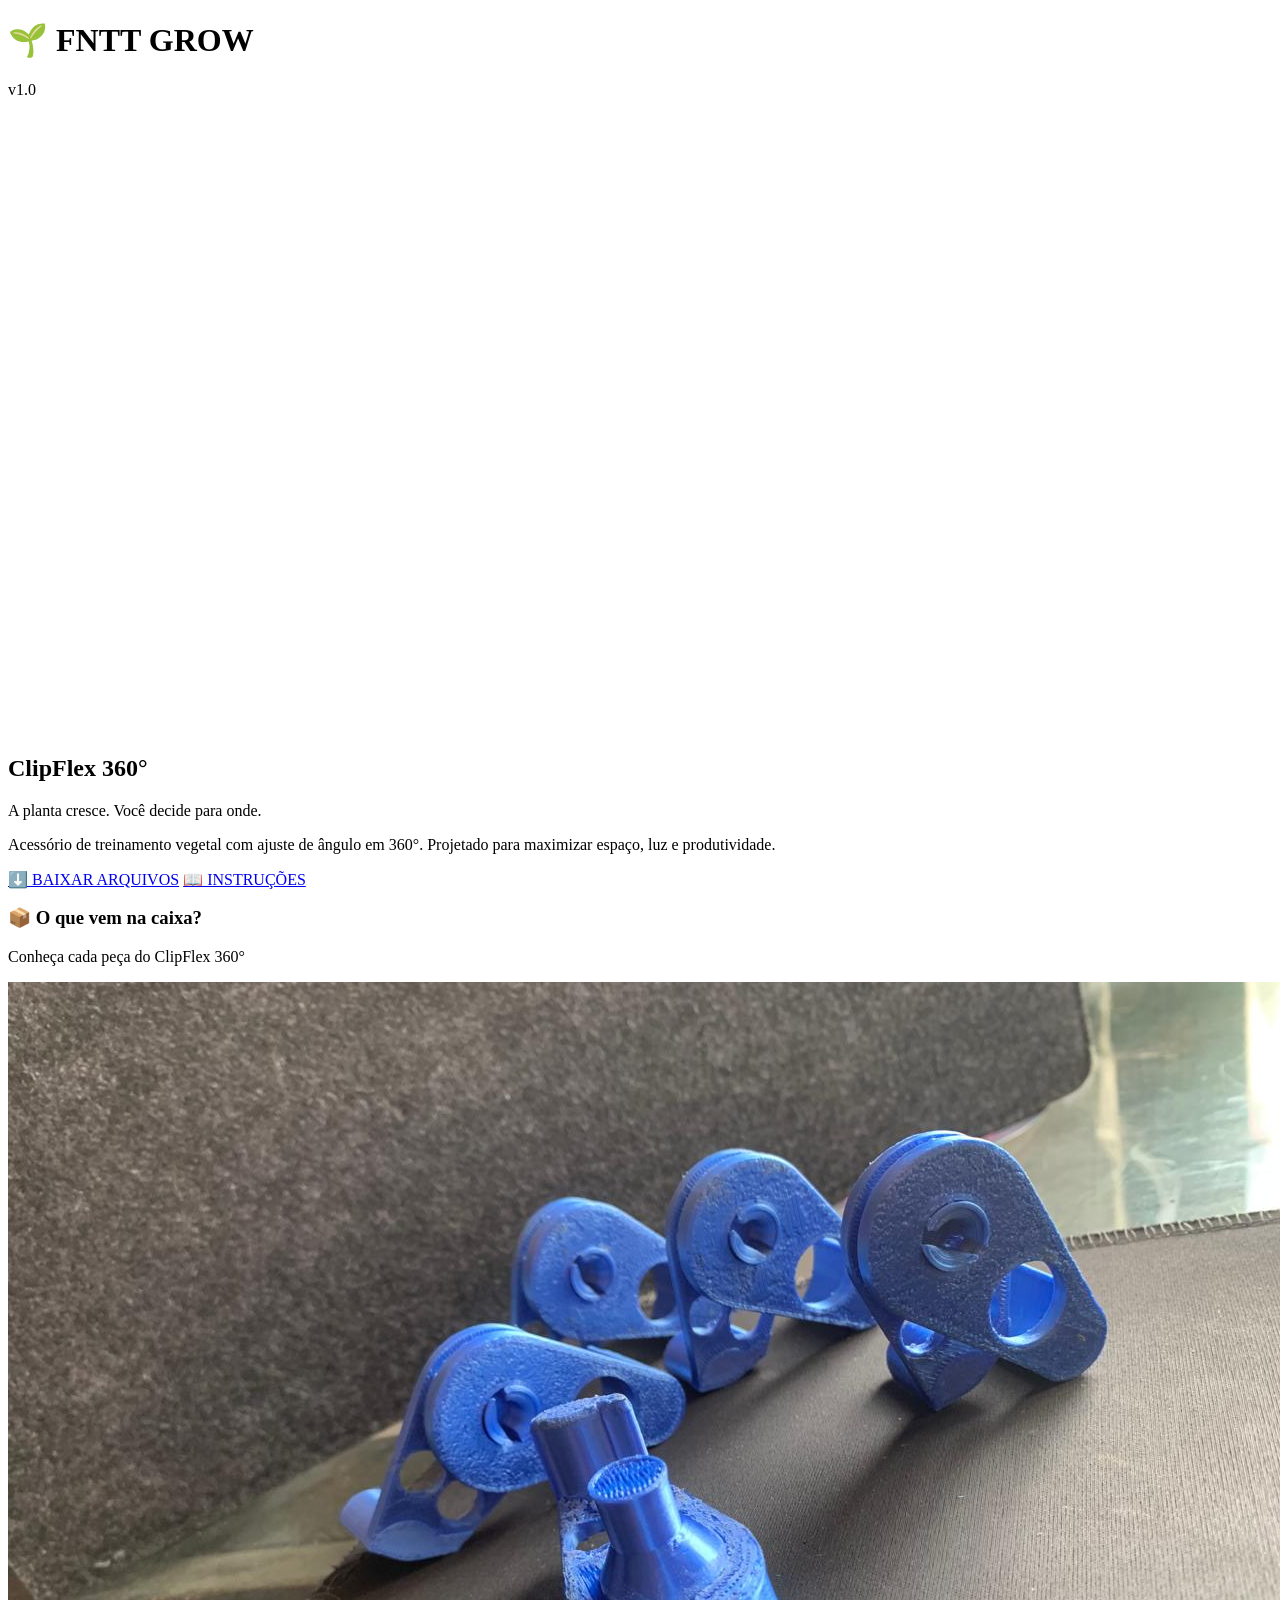
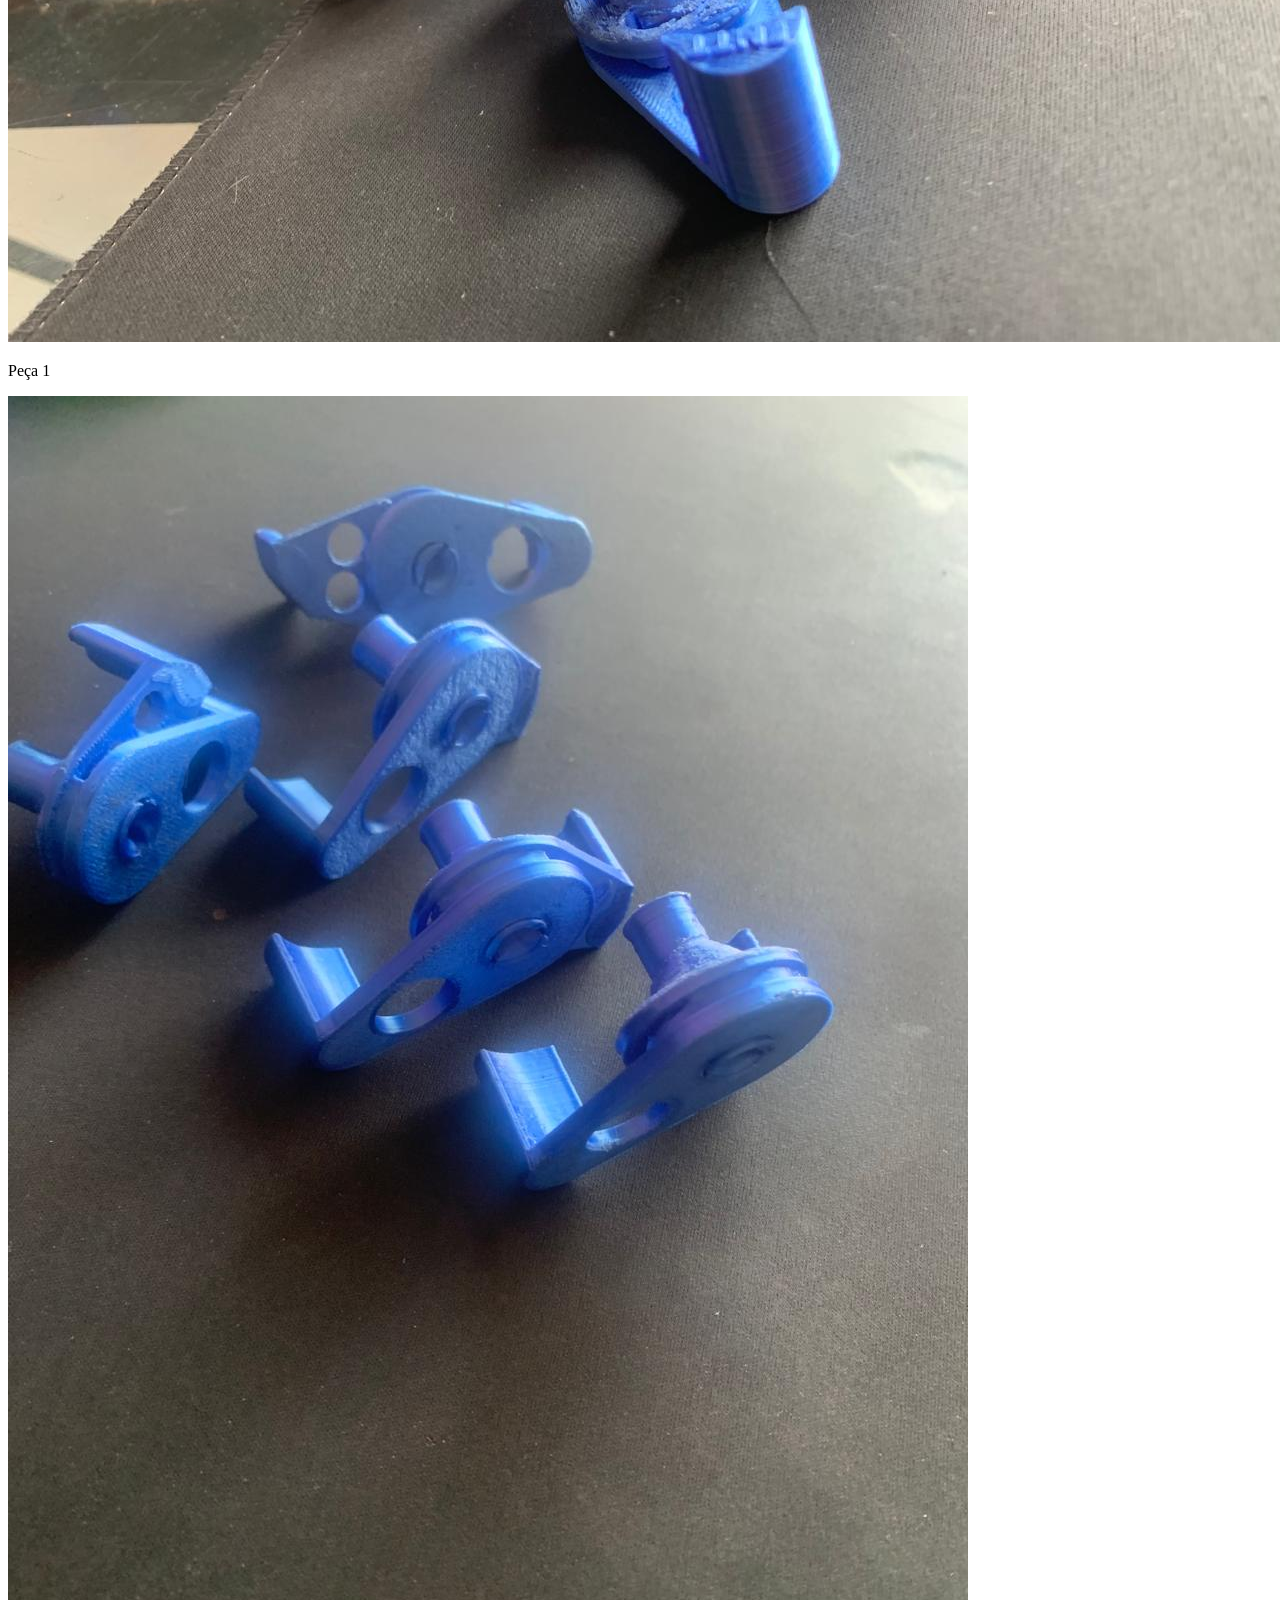
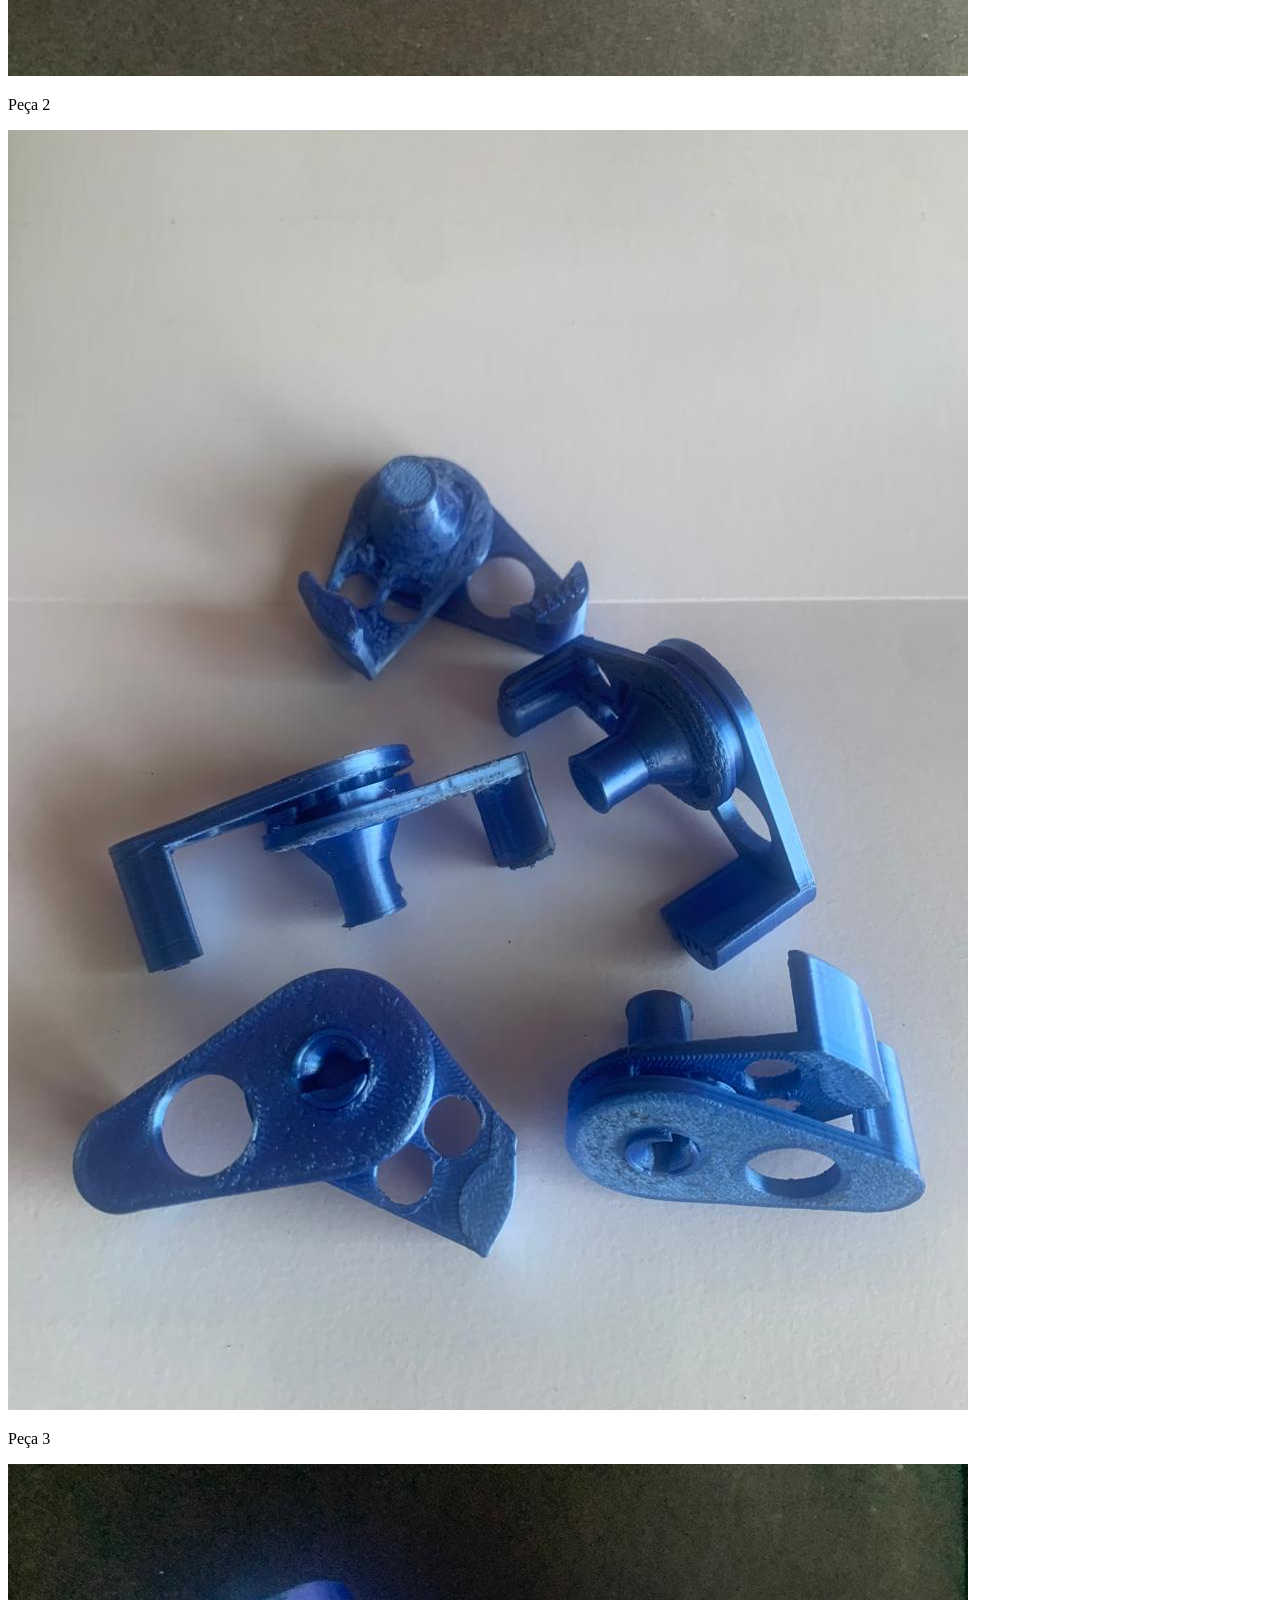
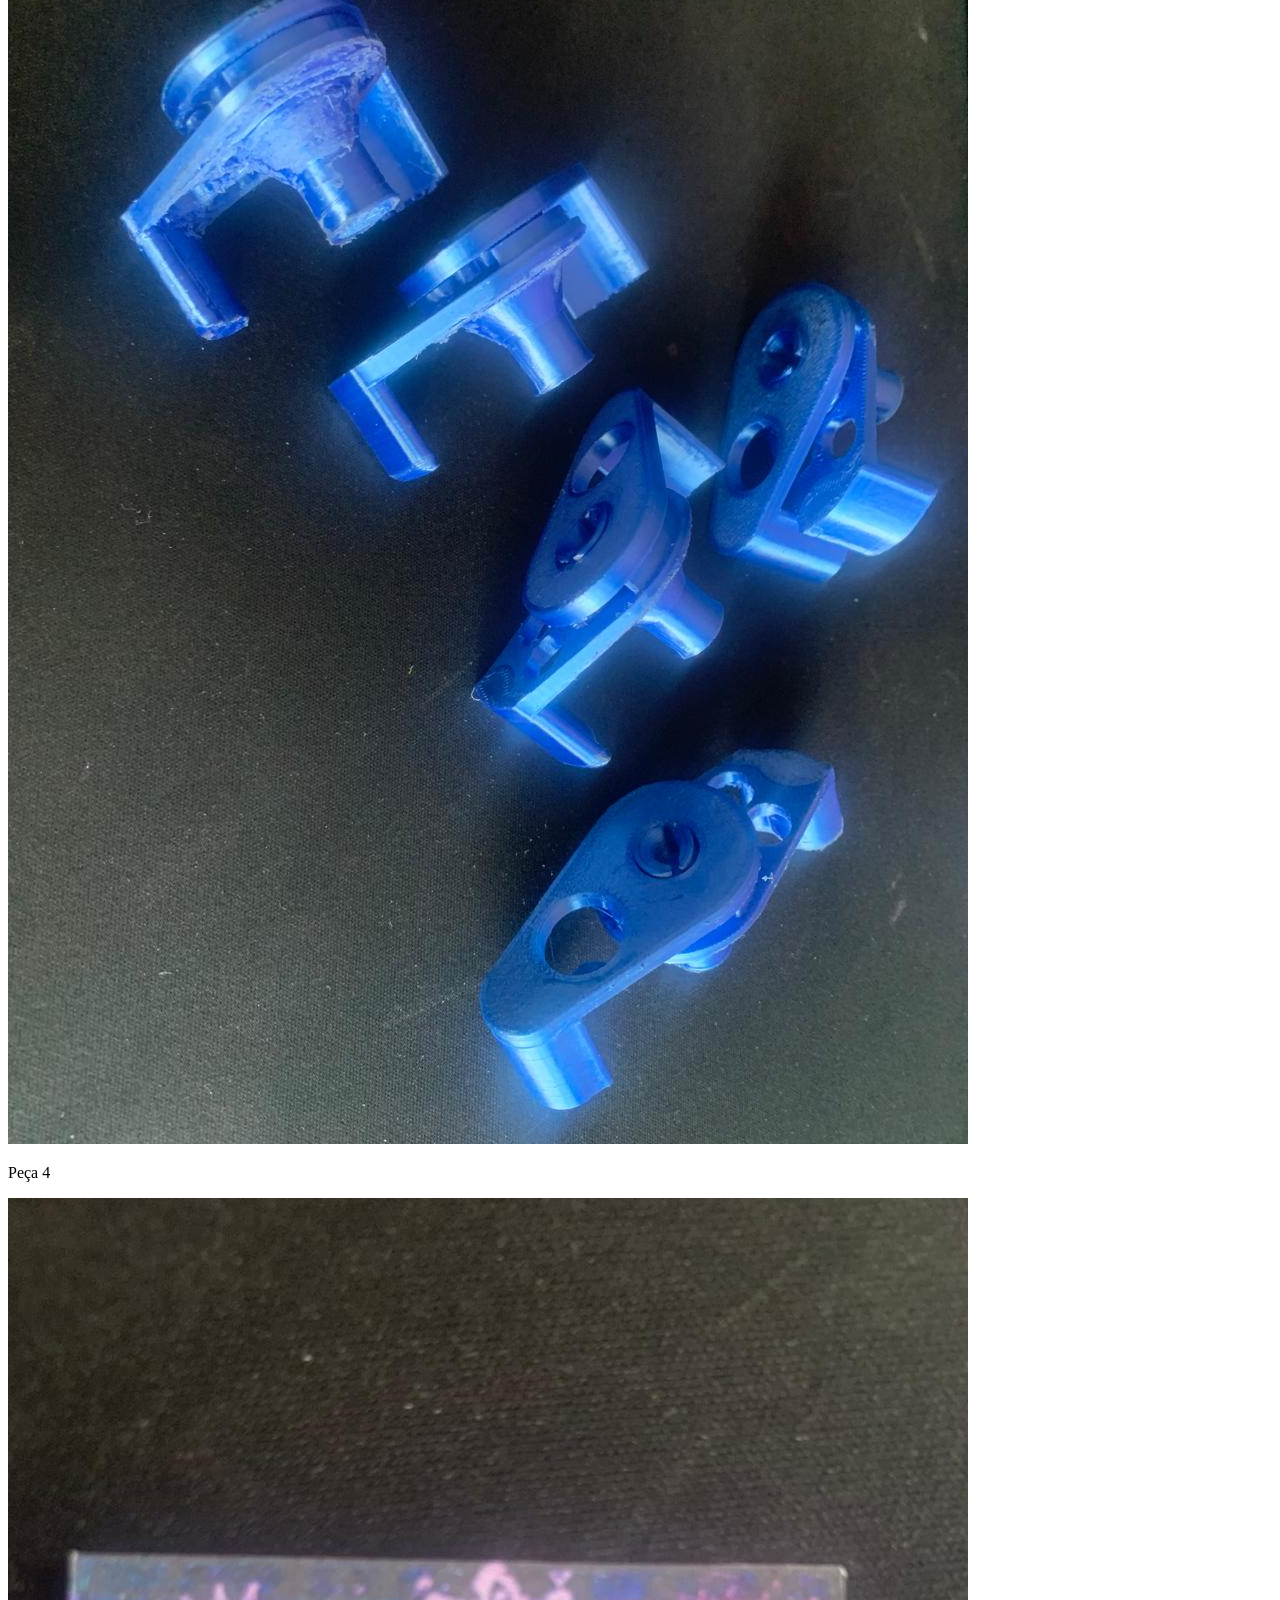
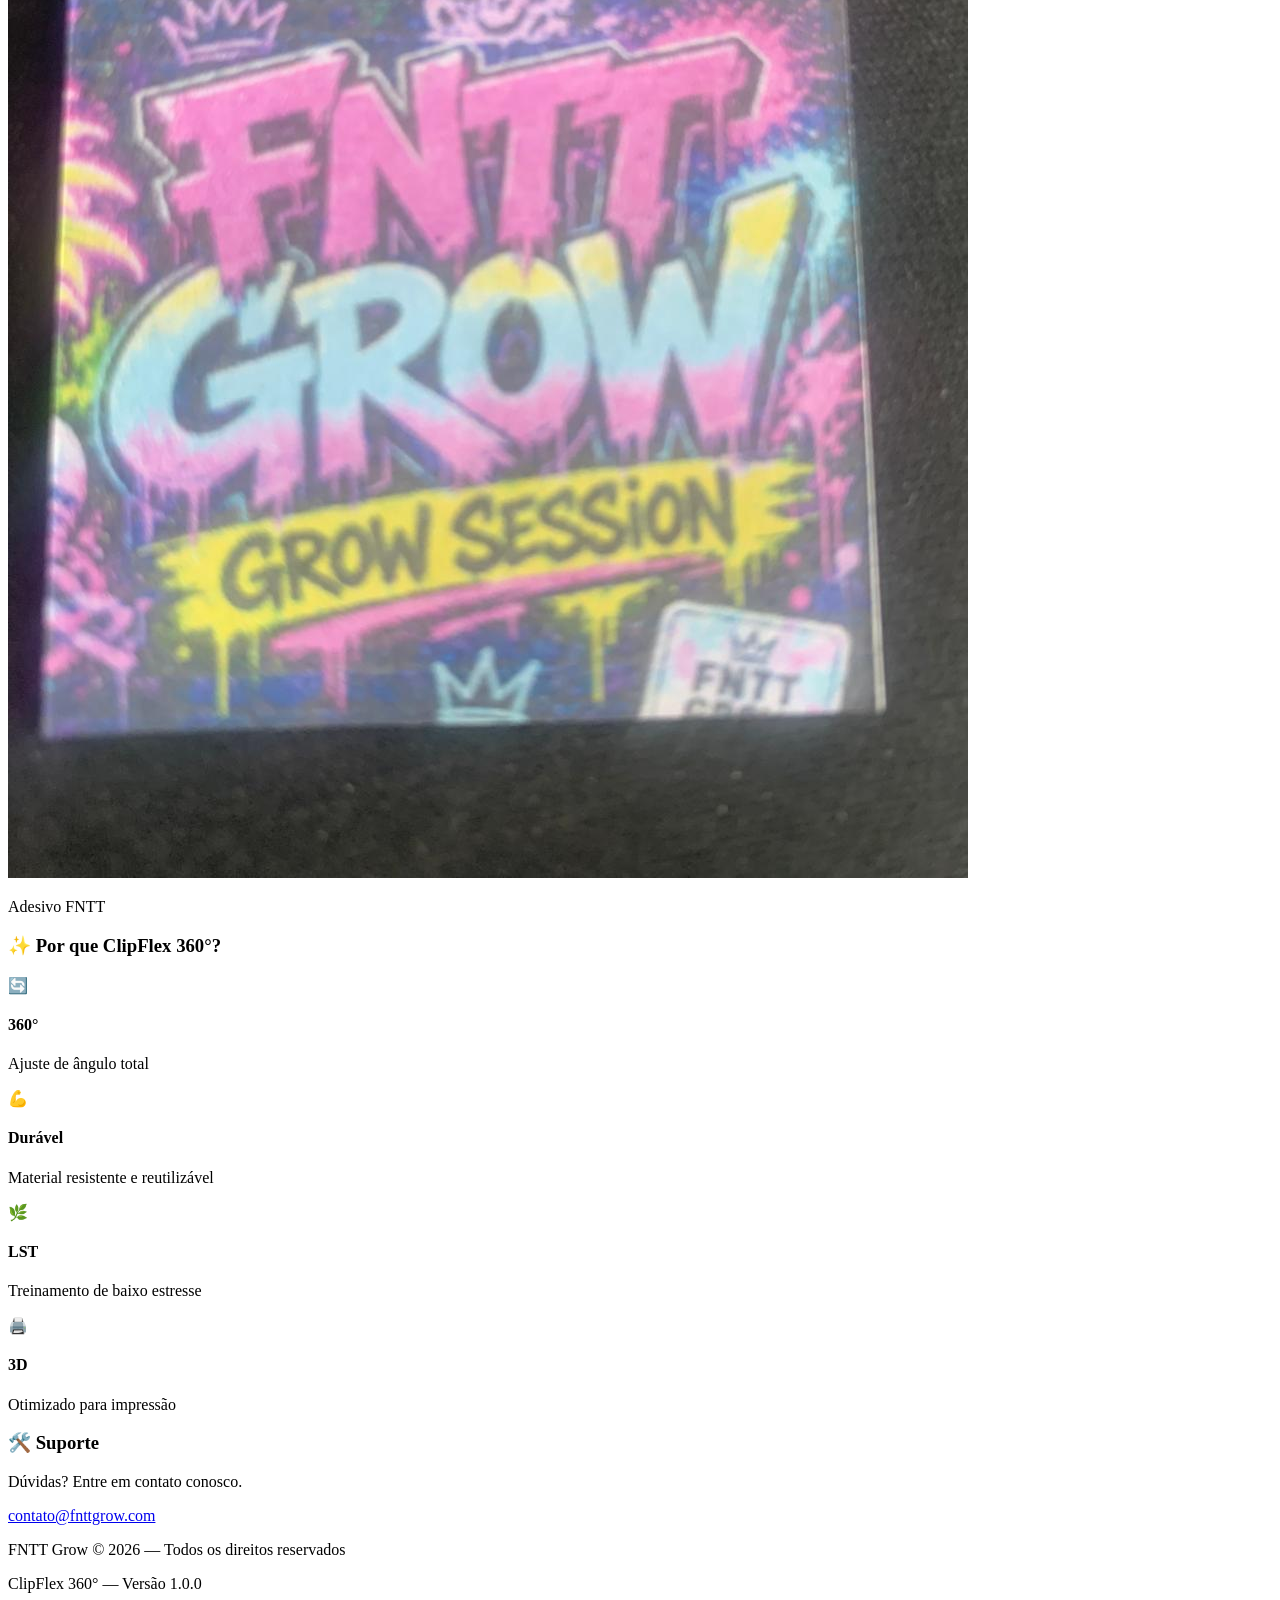
==== index.html @ 2e7bb530 "fix: ajusta caminhos do index.html para arquivos na raiz" ====
<!DOCTYPE html>
<html lang="pt-BR">
<head>
    <meta charset="UTF-8">
    <meta name="viewport" content="width=device-width, initial-scale=1.0">
    <title>ClipFlex 360° — FNTT Grow</title>
    <link rel="stylesheet" href="style.css">
</head>
<body>
    <div class="container">
        <!-- HEADER -->
        <header>
            <div class="logo">
                <h1>🌱 FNTT <span>GROW</span></h1>
            </div>
            <div class="badge">
                <span>v1.0</span>
            </div>
        </header>

        <!-- PRODUTO -->
        <section class="hero">
            <div class="product-image">
                <video autoplay loop muted playsinline style="width: 100%; border-radius: 12px;">
                    <source src="https://drive.google.com/uc?export=download&id=17ICS53fUwPgODXJS_ZSg9uzT7_RGu2fr" type="video/mp4">
                    Seu navegador não suporta vídeos.
                </video>
            </div>
            <div class="product-info">
                <h2>ClipFlex <span>360°</span></h2>
                <p class="tagline">A planta cresce. Você decide para onde.</p>
                <p class="description">
                    Acessório de treinamento vegetal com ajuste de ângulo em 360°.
                    Projetado para maximizar espaço, luz e produtividade.
                </p>
                <div class="cta-buttons">
                    <a href="download.html" class="btn-primary">⬇️ BAIXAR ARQUIVOS</a>
                    <a href="produto/documentos/instrucoes.md" class="btn-secondary" target="_blank">📖 INSTRUÇÕES</a>
                </div>
            </div>
        </section>

        <!-- GALERIA DO PRODUTO -->
        <section class="gallery">
            <h3>📦 O que vem na <span>caixa</span>?</h3>
            <p class="gallery-subtitle">Conheça cada peça do ClipFlex 360°</p>
            <div class="gallery-grid">
                <div class="gallery-item">
                    <img src="produto/imagens/001.jpeg" alt="Peça 1 do ClipFlex 360°">
                    <p>Peça 1</p>
                </div>
                <div class="gallery-item">
                    <img src="produto/imagens/002.jpeg" alt="Peça 2 do ClipFlex 360°">
                    <p>Peça 2</p>
                </div>
                <div class="gallery-item">
                    <img src="produto/imagens/003.jpeg" alt="Peça 3 do ClipFlex 360°">
                    <p>Peça 3</p>
                </div>
                <div class="gallery-item">
                    <img src="produto/imagens/004.jpeg" alt="Peça 4 do ClipFlex 360°">
                    <p>Peça 4</p>
                </div>
                <div class="gallery-item">
                    <img src="produto/imagens/ADESIVO.jpeg" alt="Adesivo FNTT Grow">
                    <p>Adesivo FNTT</p>
                </div>
            </div>
        </section>

        <!-- DIFERENCIAIS -->
        <section class="features">
            <h3>✨ Por que ClipFlex <span>360°</span>?</h3>
            <div class="features-grid">
                <div class="feature">
                    <span class="feature-icon">🔄</span>
                    <h4><span>360°</span></h4>
                    <p>Ajuste de ângulo total</p>
                </div>
                <div class="feature">
                    <span class="feature-icon">💪</span>
                    <h4>Durável</h4>
                    <p>Material resistente e reutilizável</p>
                </div>
                <div class="feature">
                    <span class="feature-icon">🌿</span>
                    <h4>LST</h4>
                    <p>Treinamento de baixo estresse</p>
                </div>
                <div class="feature">
                    <span class="feature-icon">🖨️</span>
                    <h4>3D</h4>
                    <p>Otimizado para impressão</p>
                </div>
            </div>
        </section>

        <!-- SUPORTE -->
        <section class="support">
            <h3>🛠️ <span>Suporte</span></h3>
            <p>Dúvidas? Entre em contato conosco.</p>
            <a href="mailto:contato@fnttgrow.com" class="btn-support">contato@fnttgrow.com</a>
        </section>

        <!-- FOOTER -->
        <footer>
            <p>FNTT Grow © 2026 — Todos os direitos reservados</p>
            <p class="small">ClipFlex 360° — Versão 1.0.0</p>
        </footer>
    </div>

    <script src="script.js"></script>
</body>
</html>
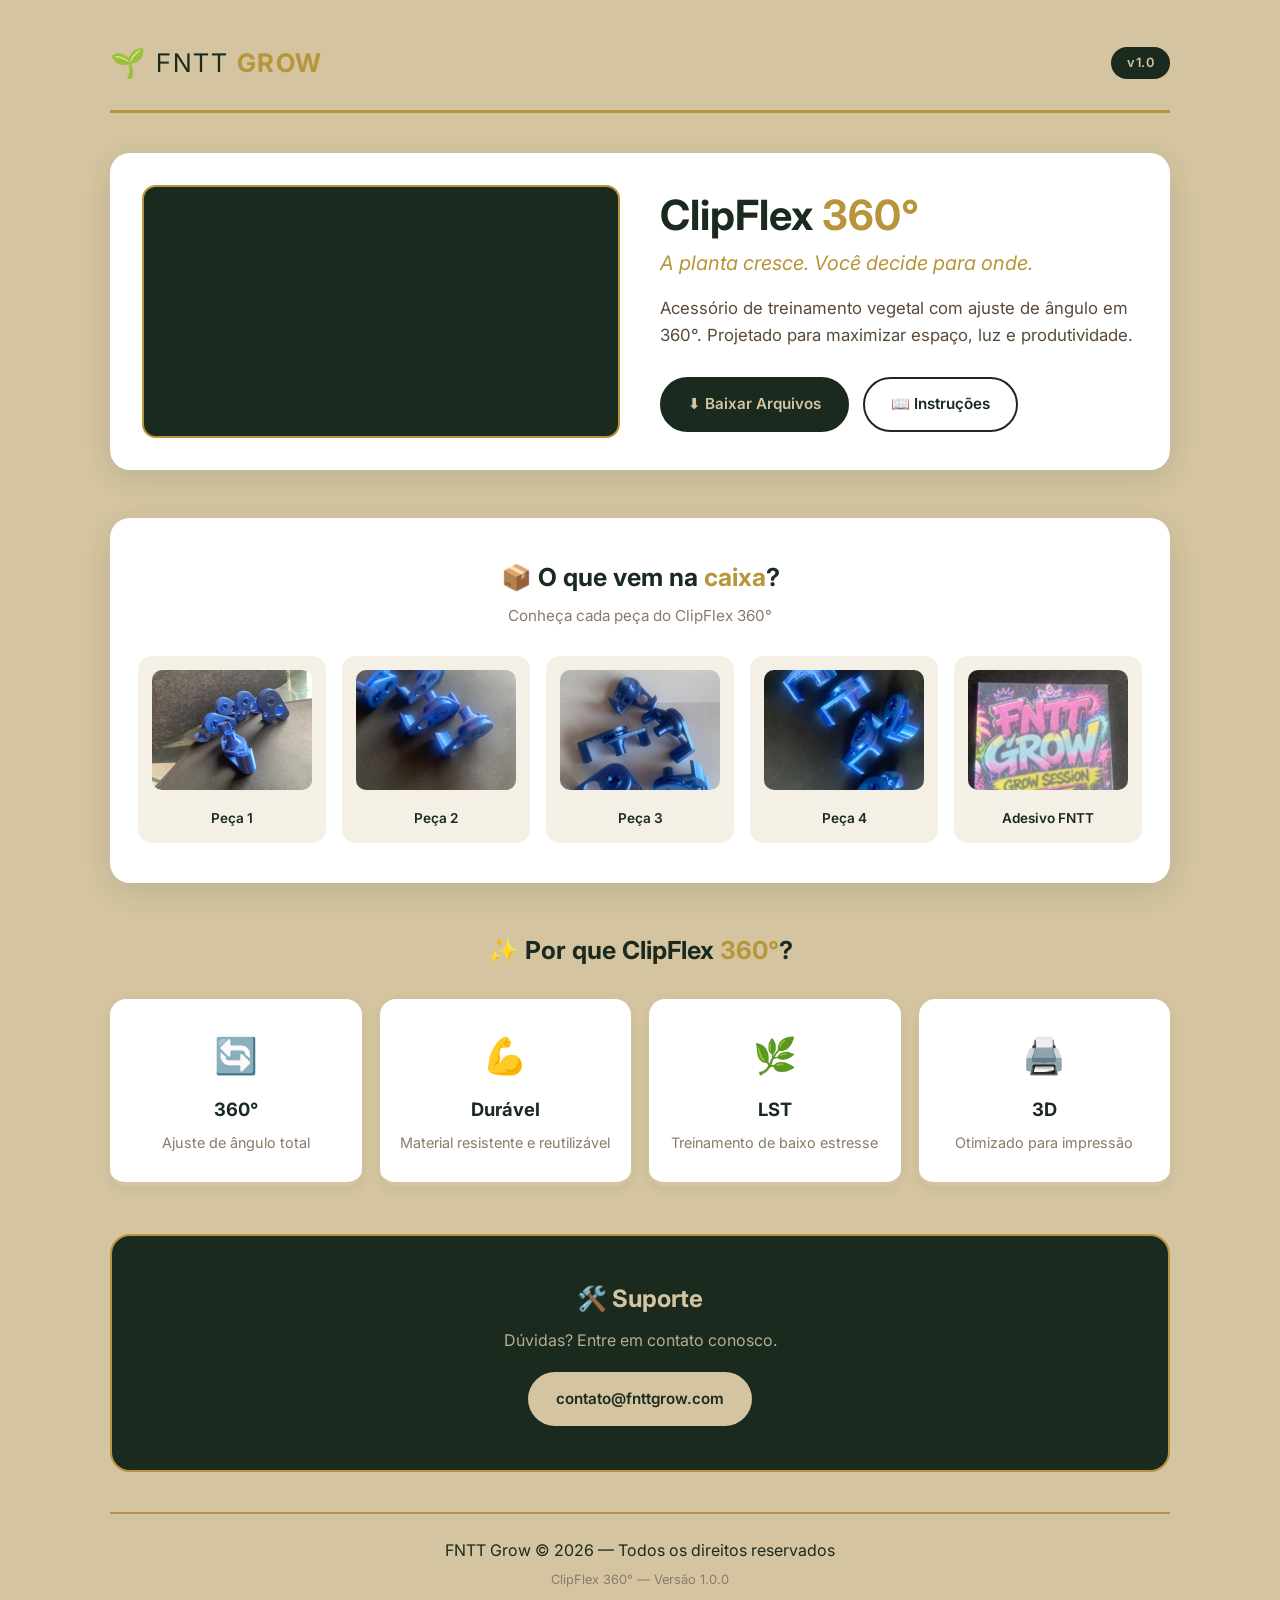
==== commit 4cb25e00: "fix: corrige caminhos e melhora visual do site" ====
--- a/index.html
+++ b/index.html
@@ -4,24 +4,27 @@
     <meta charset="UTF-8">
     <meta name="viewport" content="width=device-width, initial-scale=1.0">
     <title>ClipFlex 360° — FNTT Grow</title>
+    <meta name="description" content="Acessório de treinamento vegetal com ajuste de ângulo em 360°. Maximize espaço, luz e produtividade.">
     <link rel="stylesheet" href="style.css">
+    <link rel="preconnect" href="https://fonts.googleapis.com">
+    <link rel="preconnect" href="https://fonts.gstatic.com" crossorigin>
+    <link href="https://fonts.googleapis.com/css2?family=Inter:wght@300;400;500;600;700&display=swap" rel="stylesheet">
 </head>
 <body>
     <div class="container">
         <!-- HEADER -->
         <header>
             <div class="logo">
-                <h1>🌱 FNTT <span>GROW</span></h1>
+                <span class="logo-icon">🌱</span>
+                <h1>FNTT <span>GROW</span></h1>
             </div>
-            <div class="badge">
-                <span>v1.0</span>
-            </div>
+            <div class="badge">v1.0</div>
         </header>
 
-        <!-- PRODUTO -->
+        <!-- HERO -->
         <section class="hero">
             <div class="product-image">
-                <video autoplay loop muted playsinline style="width: 100%; border-radius: 12px;">
+                <video autoplay loop muted playsinline>
                     <source src="https://drive.google.com/uc?export=download&id=17ICS53fUwPgODXJS_ZSg9uzT7_RGu2fr" type="video/mp4">
                     Seu navegador não suporta vídeos.
                 </video>
@@ -34,35 +37,35 @@
                     Projetado para maximizar espaço, luz e produtividade.
                 </p>
                 <div class="cta-buttons">
-                    <a href="download.html" class="btn-primary">⬇️ BAIXAR ARQUIVOS</a>
-                    <a href="produto/documentos/instrucoes.md" class="btn-secondary" target="_blank">📖 INSTRUÇÕES</a>
+                    <a href="download.html" class="btn-primary">⬇️ Baixar Arquivos</a>
+                    <a href="produto/documentos/instrucoes.md" class="btn-secondary" target="_blank">📖 Instruções</a>
                 </div>
             </div>
         </section>
 
-        <!-- GALERIA DO PRODUTO -->
+        <!-- GALERIA -->
         <section class="gallery">
             <h3>📦 O que vem na <span>caixa</span>?</h3>
             <p class="gallery-subtitle">Conheça cada peça do ClipFlex 360°</p>
             <div class="gallery-grid">
                 <div class="gallery-item">
-                    <img src="produto/imagens/001.jpeg" alt="Peça 1 do ClipFlex 360°">
+                    <img src="produto/imagens/001.jpeg" alt="Peça 1">
                     <p>Peça 1</p>
                 </div>
                 <div class="gallery-item">
-                    <img src="produto/imagens/002.jpeg" alt="Peça 2 do ClipFlex 360°">
+                    <img src="produto/imagens/002.jpeg" alt="Peça 2">
                     <p>Peça 2</p>
                 </div>
                 <div class="gallery-item">
-                    <img src="produto/imagens/003.jpeg" alt="Peça 3 do ClipFlex 360°">
+                    <img src="produto/imagens/003.jpeg" alt="Peça 3">
                     <p>Peça 3</p>
                 </div>
                 <div class="gallery-item">
-                    <img src="produto/imagens/004.jpeg" alt="Peça 4 do ClipFlex 360°">
+                    <img src="produto/imagens/004.jpeg" alt="Peça 4">
                     <p>Peça 4</p>
                 </div>
                 <div class="gallery-item">
-                    <img src="produto/imagens/ADESIVO.jpeg" alt="Adesivo FNTT Grow">
+                    <img src="produto/imagens/ADESIVO.jpeg" alt="Adesivo FNTT">
                     <p>Adesivo FNTT</p>
                 </div>
             </div>
@@ -74,7 +77,7 @@
             <div class="features-grid">
                 <div class="feature">
                     <span class="feature-icon">🔄</span>
-                    <h4><span>360°</span></h4>
+                    <h4>360°</h4>
                     <p>Ajuste de ângulo total</p>
                 </div>
                 <div class="feature">
@@ -97,12 +100,11 @@
 
         <!-- SUPORTE -->
         <section class="support">
-            <h3>🛠️ <span>Suporte</span></h3>
+            <h3>🛠️ Suporte</h3>
             <p>Dúvidas? Entre em contato conosco.</p>
             <a href="mailto:contato@fnttgrow.com" class="btn-support">contato@fnttgrow.com</a>
         </section>
 
-        <!-- FOOTER -->
         <footer>
             <p>FNTT Grow © 2026 — Todos os direitos reservados</p>
             <p class="small">ClipFlex 360° — Versão 1.0.0</p>
--- a/style.css
+++ b/style.css
@@ -0,0 +1,406 @@
+* {
+    margin: 0;
+    padding: 0;
+    box-sizing: border-box;
+}
+
+:root {
+    --bg: #d4c5a0;
+    --bg-light: #f5f0e6;
+    --dark: #1a2a1f;
+    --gold: #b8953a;
+    --text: #1a2a1f;
+    --text-muted: #5a4a3a;
+    --text-soft: #8a7a6a;
+    --white: #ffffff;
+    --shadow: 0 8px 30px rgba(26, 42, 31, 0.12);
+    --radius: 16px;
+}
+
+body {
+    font-family: 'Inter', 'Segoe UI', system-ui, sans-serif;
+    background: var(--bg);
+    color: var(--text);
+    line-height: 1.6;
+    min-height: 100vh;
+}
+
+.container {
+    max-width: 1100px;
+    margin: 0 auto;
+    padding: 24px 20px 40px;
+}
+
+/* HEADER */
+header {
+    display: flex;
+    justify-content: space-between;
+    align-items: center;
+    padding: 16px 0 24px;
+    border-bottom: 3px solid var(--gold);
+    margin-bottom: 40px;
+}
+
+.logo {
+    display: flex;
+    align-items: center;
+    gap: 10px;
+}
+
+.logo-icon {
+    font-size: 1.8rem;
+}
+
+.logo h1 {
+    font-size: 1.6rem;
+    font-weight: 400;
+    letter-spacing: 1.5px;
+}
+
+.logo h1 span {
+    font-weight: 700;
+    color: var(--gold);
+}
+
+.badge {
+    background: var(--dark);
+    color: var(--bg);
+    padding: 6px 16px;
+    border-radius: 999px;
+    font-size: 0.8rem;
+    font-weight: 600;
+    letter-spacing: 0.5px;
+}
+
+/* HERO */
+.hero {
+    display: grid;
+    grid-template-columns: 1fr 1fr;
+    gap: 40px;
+    align-items: center;
+    background: var(--white);
+    padding: 32px;
+    border-radius: 20px;
+    box-shadow: var(--shadow);
+    margin-bottom: 48px;
+}
+
+.product-image {
+    background: var(--dark);
+    border-radius: 14px;
+    padding: 12px;
+    border: 2px solid var(--gold);
+    display: flex;
+    align-items: center;
+    justify-content: center;
+    overflow: hidden;
+}
+
+.product-image video {
+    width: 100%;
+    max-height: 380px;
+    border-radius: 10px;
+    display: block;
+    object-fit: contain;
+}
+
+.product-info h2 {
+    font-size: 2.6rem;
+    font-weight: 700;
+    line-height: 1.15;
+    margin-bottom: 8px;
+}
+
+.product-info h2 span {
+    color: var(--gold);
+}
+
+.tagline {
+    font-size: 1.25rem;
+    color: var(--gold);
+    font-weight: 400;
+    font-style: italic;
+    margin-bottom: 16px;
+}
+
+.description {
+    font-size: 1.05rem;
+    color: var(--text-muted);
+    margin-bottom: 28px;
+}
+
+/* BOTÕES */
+.cta-buttons {
+    display: flex;
+    gap: 14px;
+    flex-wrap: wrap;
+}
+
+.btn-primary,
+.btn-secondary,
+.btn-support {
+    display: inline-flex;
+    align-items: center;
+    justify-content: center;
+    padding: 13px 26px;
+    border-radius: 999px;
+    font-weight: 600;
+    font-size: 0.95rem;
+    text-decoration: none;
+    transition: all 0.25s ease;
+    border: 2px solid transparent;
+}
+
+.btn-primary {
+    background: var(--dark);
+    color: var(--bg);
+    border-color: var(--dark);
+}
+
+.btn-primary:hover {
+    background: var(--gold);
+    border-color: var(--gold);
+    color: var(--dark);
+    transform: translateY(-2px);
+    box-shadow: 0 8px 20px rgba(184, 149, 58, 0.35);
+}
+
+.btn-secondary {
+    background: transparent;
+    color: var(--dark);
+    border-color: var(--dark);
+}
+
+.btn-secondary:hover {
+    background: var(--dark);
+    color: var(--bg);
+    transform: translateY(-2px);
+}
+
+/* GALERIA */
+.gallery {
+    background: var(--white);
+    border-radius: 20px;
+    padding: 40px 28px;
+    margin-bottom: 48px;
+    text-align: center;
+    box-shadow: var(--shadow);
+}
+
+.gallery h3 {
+    font-size: 1.55rem;
+    margin-bottom: 6px;
+}
+
+.gallery h3 span {
+    color: var(--gold);
+}
+
+.gallery-subtitle {
+    color: var(--text-soft);
+    margin-bottom: 28px;
+    font-size: 0.95rem;
+}
+
+.gallery-grid {
+    display: grid;
+    grid-template-columns: repeat(5, 1fr);
+    gap: 16px;
+}
+
+.gallery-item {
+    background: var(--bg-light);
+    border-radius: 14px;
+    padding: 12px;
+    transition: all 0.25s ease;
+    border: 2px solid transparent;
+}
+
+.gallery-item:hover {
+    transform: translateY(-6px);
+    border-color: var(--gold);
+    box-shadow: 0 10px 25px rgba(184, 149, 58, 0.2);
+}
+
+.gallery-item img {
+    width: 100%;
+    height: 120px;
+    object-fit: cover;
+    border-radius: 10px;
+}
+
+.gallery-item p {
+    margin-top: 10px;
+    font-weight: 600;
+    font-size: 0.85rem;
+}
+
+/* FEATURES */
+.features {
+    margin-bottom: 48px;
+    text-align: center;
+}
+
+.features h3 {
+    font-size: 1.55rem;
+    margin-bottom: 28px;
+}
+
+.features h3 span {
+    color: var(--gold);
+}
+
+.features-grid {
+    display: grid;
+    grid-template-columns: repeat(4, 1fr);
+    gap: 18px;
+}
+
+.feature {
+    background: var(--white);
+    padding: 28px 16px;
+    border-radius: 16px;
+    box-shadow: 0 4px 14px rgba(0,0,0,0.06);
+    transition: all 0.25s ease;
+    border-bottom: 4px solid var(--bg);
+}
+
+.feature:hover {
+    transform: translateY(-6px);
+    border-bottom-color: var(--gold);
+    box-shadow: 0 12px 28px rgba(26, 42, 31, 0.12);
+}
+
+.feature-icon {
+    font-size: 2.2rem;
+    display: block;
+    margin-bottom: 12px;
+}
+
+.feature h4 {
+    font-size: 1.15rem;
+    margin-bottom: 6px;
+}
+
+.feature p {
+    color: var(--text-soft);
+    font-size: 0.9rem;
+}
+
+/* SUPORTE */
+.support {
+    text-align: center;
+    background: var(--dark);
+    color: var(--bg);
+    padding: 44px 28px;
+    border-radius: 20px;
+    margin-bottom: 40px;
+    border: 2px solid var(--gold);
+}
+
+.support h3 {
+    font-size: 1.5rem;
+    margin-bottom: 10px;
+}
+
+.support p {
+    opacity: 0.85;
+    margin-bottom: 18px;
+}
+
+.btn-support {
+    background: var(--bg);
+    color: var(--dark);
+}
+
+.btn-support:hover {
+    background: var(--gold);
+    transform: translateY(-2px);
+    box-shadow: 0 8px 20px rgba(184, 149, 58, 0.3);
+}
+
+/* FOOTER */
+footer {
+    text-align: center;
+    padding: 24px 0 10px;
+    border-top: 2px solid var(--gold);
+    color: var(--text);
+}
+
+footer .small {
+    font-size: 0.8rem;
+    color: var(--text-soft);
+    margin-top: 6px;
+}
+
+/* RESPONSIVO */
+@media (max-width: 1024px) {
+    .gallery-grid {
+        grid-template-columns: repeat(3, 1fr);
+    }
+}
+
+@media (max-width: 768px) {
+    .hero {
+        grid-template-columns: 1fr;
+        padding: 22px;
+        gap: 28px;
+    }
+
+    .product-info h2 {
+        font-size: 2.1rem;
+    }
+
+    .features-grid {
+        grid-template-columns: repeat(2, 1fr);
+    }
+
+    .gallery-grid {
+        grid-template-columns: repeat(3, 1fr);
+        gap: 12px;
+    }
+
+    .gallery-item img {
+        height: 100px;
+    }
+}
+
+@media (max-width: 480px) {
+    .container {
+        padding: 16px 14px 32px;
+    }
+
+    .logo h1 {
+        font-size: 1.3rem;
+    }
+
+    .product-info h2 {
+        font-size: 1.8rem;
+    }
+
+    .features-grid {
+        grid-template-columns: 1fr;
+    }
+
+    .gallery-grid {
+        grid-template-columns: repeat(2, 1fr);
+    }
+
+    .gallery-item img {
+        height: 90px;
+    }
+
+    .cta-buttons {
+        flex-direction: column;
+    }
+
+    .btn-primary,
+    .btn-secondary {
+        width: 100%;
+        text-align: center;
+    }
+
+    .product-image video {
+        max-height: 240px;
+    }
+}
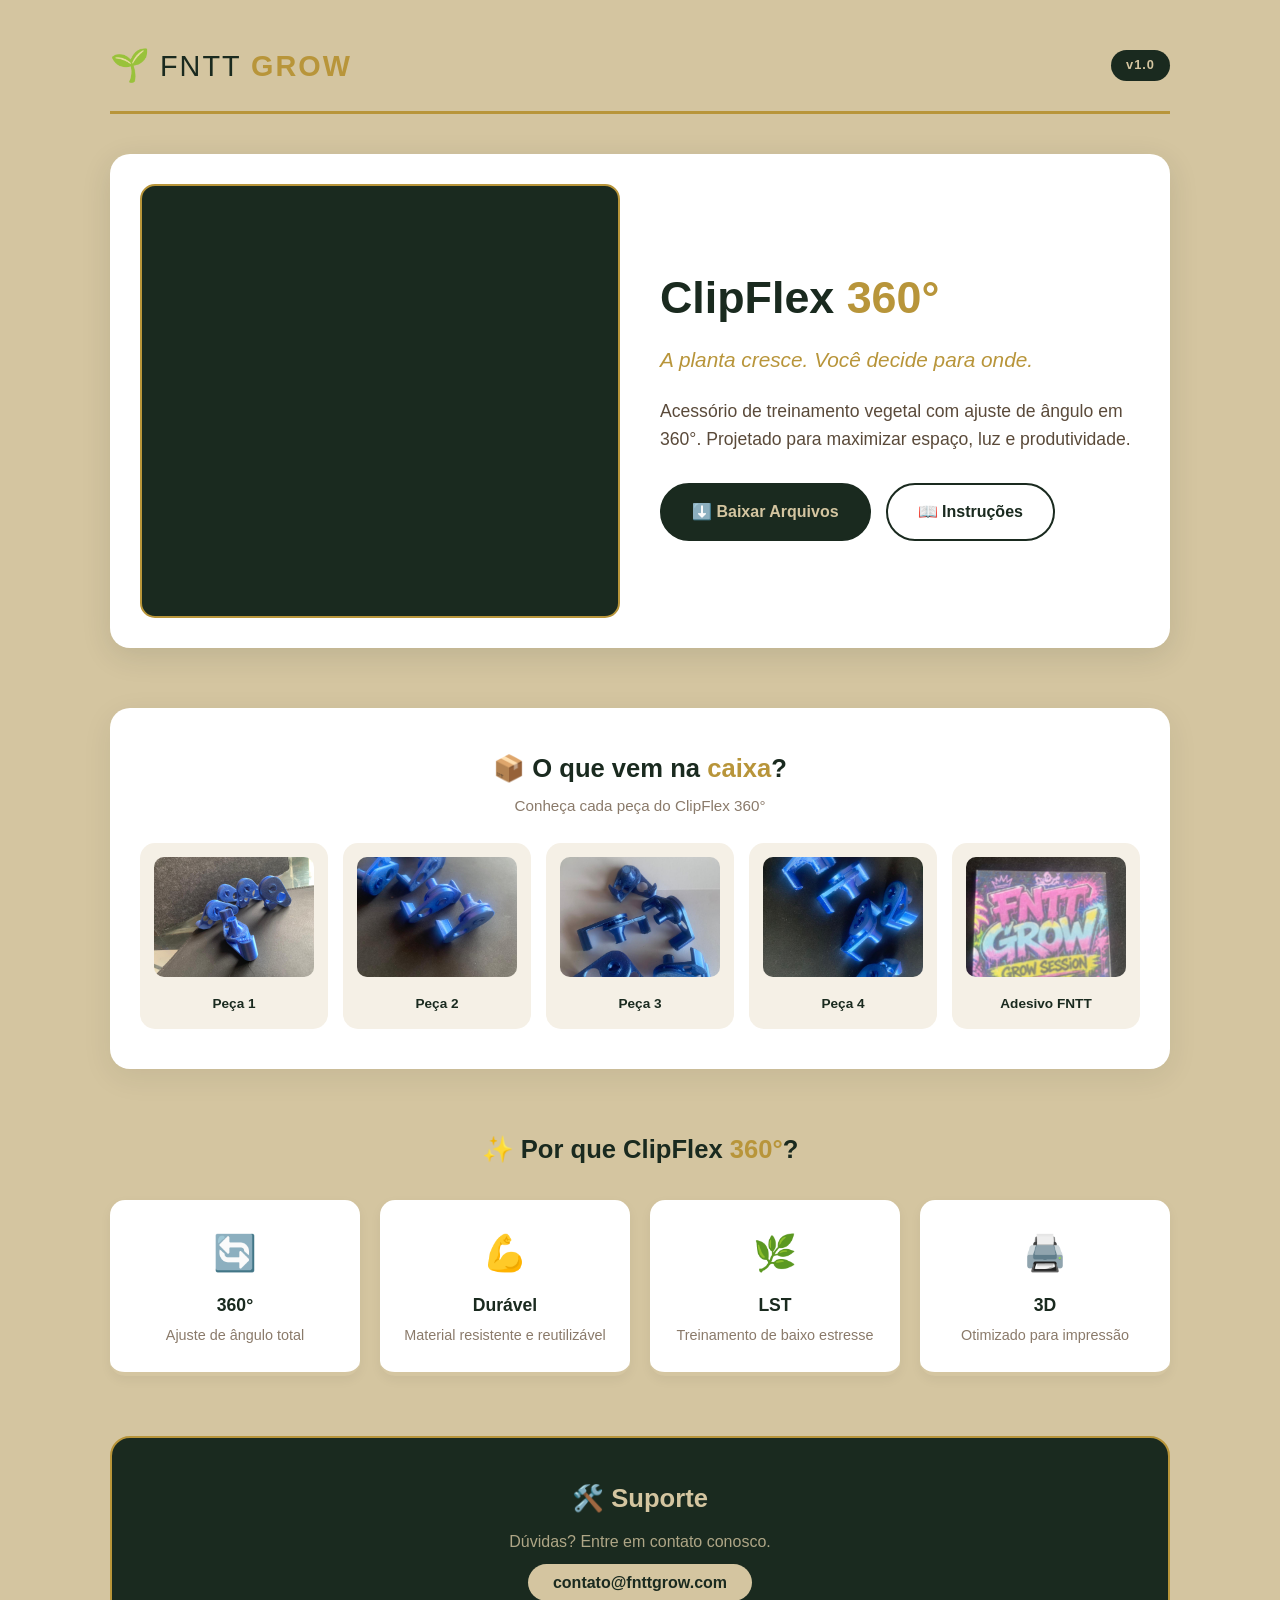
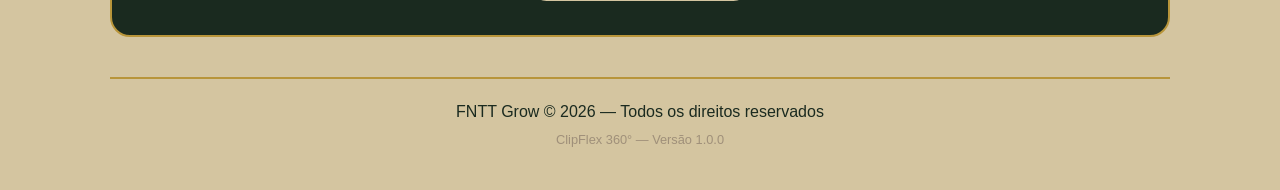
==== commit d74a3967: "feat: atualiza vídeo para YouTube no download.html" ====
--- a/index.html
+++ b/index.html
@@ -24,10 +24,16 @@
         <!-- HERO -->
         <section class="hero">
             <div class="product-image">
-                <video autoplay loop muted playsinline>
-                    <source src="https://drive.google.com/uc?export=download&id=17ICS53fUwPgODXJS_ZSg9uzT7_RGu2fr" type="video/mp4">
-                    Seu navegador não suporta vídeos.
-                </video>
+                <iframe 
+                    width="100%" 
+                    height="400" 
+                    src="https://www.youtube.com/embed/BpMspO3z7nI" 
+                    title="ClipFlex 360° - FNTT Grow"
+                    frameborder="0" 
+                    allow="accelerometer; autoplay; clipboard-write; encrypted-media; gyroscope; picture-in-picture" 
+                    allowfullscreen
+                    style="border-radius: 12px;">
+                </iframe>
             </div>
             <div class="product-info">
                 <h2>ClipFlex <span>360°</span></h2>
--- a/style.css
+++ b/style.css
@@ -4,23 +4,10 @@
     box-sizing: border-box;
 }
 
-:root {
-    --bg: #d4c5a0;
-    --bg-light: #f5f0e6;
-    --dark: #1a2a1f;
-    --gold: #b8953a;
-    --text: #1a2a1f;
-    --text-muted: #5a4a3a;
-    --text-soft: #8a7a6a;
-    --white: #ffffff;
-    --shadow: 0 8px 30px rgba(26, 42, 31, 0.12);
-    --radius: 16px;
-}
-
 body {
-    font-family: 'Inter', 'Segoe UI', system-ui, sans-serif;
-    background: var(--bg);
-    color: var(--text);
+    font-family: 'Segoe UI', Tahoma, Geneva, Verdana, sans-serif;
+    background: #d4c5a0;
+    color: #1a2a1f;
     line-height: 1.6;
     min-height: 100vh;
 }
@@ -28,7 +15,7 @@
 .container {
     max-width: 1100px;
     margin: 0 auto;
-    padding: 24px 20px 40px;
+    padding: 20px;
 }
 
 /* HEADER */
@@ -36,8 +23,8 @@
     display: flex;
     justify-content: space-between;
     align-items: center;
-    padding: 16px 0 24px;
-    border-bottom: 3px solid var(--gold);
+    padding: 20px 0;
+    border-bottom: 3px solid #b8953a;
     margin-bottom: 40px;
 }
 
@@ -48,28 +35,29 @@
 }
 
 .logo-icon {
+    font-size: 2rem;
+}
+
+.logo h1 {
     font-size: 1.8rem;
-}
-
-.logo h1 {
-    font-size: 1.6rem;
-    font-weight: 400;
-    letter-spacing: 1.5px;
+    font-weight: 300;
+    letter-spacing: 2px;
+    color: #1a2a1f;
 }
 
 .logo h1 span {
     font-weight: 700;
-    color: var(--gold);
+    color: #b8953a;
 }
 
 .badge {
-    background: var(--dark);
-    color: var(--bg);
-    padding: 6px 16px;
-    border-radius: 999px;
+    background: #1a2a1f;
+    color: #d4c5a0;
+    padding: 5px 15px;
+    border-radius: 20px;
     font-size: 0.8rem;
     font-weight: 600;
-    letter-spacing: 0.5px;
+    letter-spacing: 1px;
 }
 
 /* HERO */
@@ -78,148 +66,147 @@
     grid-template-columns: 1fr 1fr;
     gap: 40px;
     align-items: center;
-    background: var(--white);
-    padding: 32px;
+    margin-bottom: 60px;
+    background: #ffffff;
+    padding: 30px;
     border-radius: 20px;
-    box-shadow: var(--shadow);
-    margin-bottom: 48px;
+    box-shadow: 0 8px 30px rgba(26, 42, 31, 0.12);
 }
 
 .product-image {
-    background: var(--dark);
-    border-radius: 14px;
-    padding: 12px;
-    border: 2px solid var(--gold);
+    background: #1a2a1f;
+    border-radius: 15px;
+    padding: 15px;
+    text-align: center;
     display: flex;
     align-items: center;
     justify-content: center;
     overflow: hidden;
-}
-
-.product-image video {
+    border: 2px solid #b8953a;
+}
+
+.product-image iframe {
     width: 100%;
-    max-height: 380px;
+    height: 400px;
     border-radius: 10px;
-    display: block;
-    object-fit: contain;
+    border: none;
 }
 
 .product-info h2 {
-    font-size: 2.6rem;
-    font-weight: 700;
-    line-height: 1.15;
-    margin-bottom: 8px;
+    font-size: 2.8rem;
+    color: #1a2a1f;
+    margin-bottom: 10px;
 }
 
 .product-info h2 span {
-    color: var(--gold);
+    color: #b8953a;
 }
 
 .tagline {
-    font-size: 1.25rem;
-    color: var(--gold);
-    font-weight: 400;
+    font-size: 1.3rem;
+    font-weight: 300;
+    color: #b8953a;
     font-style: italic;
-    margin-bottom: 16px;
+    margin-bottom: 20px;
 }
 
 .description {
-    font-size: 1.05rem;
-    color: var(--text-muted);
-    margin-bottom: 28px;
+    font-size: 1.1rem;
+    color: #5a4a3a;
+    margin-bottom: 30px;
 }
 
 /* BOTÕES */
 .cta-buttons {
     display: flex;
-    gap: 14px;
+    gap: 15px;
     flex-wrap: wrap;
 }
 
-.btn-primary,
-.btn-secondary,
-.btn-support {
-    display: inline-flex;
-    align-items: center;
-    justify-content: center;
-    padding: 13px 26px;
-    border-radius: 999px;
+.btn-primary {
+    background: #1a2a1f;
+    color: #d4c5a0;
+    padding: 14px 30px;
+    border-radius: 50px;
+    text-decoration: none;
     font-weight: 600;
-    font-size: 0.95rem;
-    text-decoration: none;
-    transition: all 0.25s ease;
-    border: 2px solid transparent;
-}
-
-.btn-primary {
-    background: var(--dark);
-    color: var(--bg);
-    border-color: var(--dark);
+    font-size: 1rem;
+    transition: all 0.3s;
+    border: 2px solid #1a2a1f;
+    cursor: pointer;
 }
 
 .btn-primary:hover {
-    background: var(--gold);
-    border-color: var(--gold);
-    color: var(--dark);
+    background: #b8953a;
+    border-color: #b8953a;
+    color: #1a2a1f;
     transform: translateY(-2px);
-    box-shadow: 0 8px 20px rgba(184, 149, 58, 0.35);
+    box-shadow: 0 6px 20px rgba(184, 149, 58, 0.35);
 }
 
 .btn-secondary {
     background: transparent;
-    color: var(--dark);
-    border-color: var(--dark);
+    color: #1a2a1f;
+    padding: 14px 30px;
+    border-radius: 50px;
+    text-decoration: none;
+    font-weight: 600;
+    font-size: 1rem;
+    border: 2px solid #1a2a1f;
+    transition: all 0.3s;
 }
 
 .btn-secondary:hover {
-    background: var(--dark);
-    color: var(--bg);
+    background: #1a2a1f;
+    color: #d4c5a0;
     transform: translateY(-2px);
+    box-shadow: 0 6px 20px rgba(26, 42, 31, 0.25);
 }
 
 /* GALERIA */
 .gallery {
-    background: var(--white);
+    background: #ffffff;
     border-radius: 20px;
-    padding: 40px 28px;
-    margin-bottom: 48px;
+    padding: 40px 30px;
+    margin-bottom: 60px;
     text-align: center;
-    box-shadow: var(--shadow);
+    box-shadow: 0 8px 30px rgba(26, 42, 31, 0.08);
 }
 
 .gallery h3 {
-    font-size: 1.55rem;
-    margin-bottom: 6px;
+    font-size: 1.6rem;
+    margin-bottom: 5px;
+    color: #1a2a1f;
 }
 
 .gallery h3 span {
-    color: var(--gold);
+    color: #b8953a;
 }
 
 .gallery-subtitle {
-    color: var(--text-soft);
-    margin-bottom: 28px;
+    color: #8a7a6a;
+    margin-bottom: 25px;
     font-size: 0.95rem;
 }
 
 .gallery-grid {
     display: grid;
     grid-template-columns: repeat(5, 1fr);
-    gap: 16px;
+    gap: 15px;
 }
 
 .gallery-item {
-    background: var(--bg-light);
-    border-radius: 14px;
+    background: #f5f0e6;
+    border-radius: 15px;
     padding: 12px;
-    transition: all 0.25s ease;
+    transition: all 0.3s;
     border: 2px solid transparent;
 }
 
 .gallery-item:hover {
-    transform: translateY(-6px);
-    border-color: var(--gold);
-    box-shadow: 0 10px 25px rgba(184, 149, 58, 0.2);
+    transform: translateY(-5px);
+    border-color: #b8953a;
+    box-shadow: 0 8px 25px rgba(184, 149, 58, 0.2);
 }
 
 .gallery-item img {
@@ -230,107 +217,124 @@
 }
 
 .gallery-item p {
-    margin-top: 10px;
+    margin-top: 8px;
     font-weight: 600;
     font-size: 0.85rem;
-}
-
-/* FEATURES */
+    color: #1a2a1f;
+}
+
+/* DIFERENCIAIS */
 .features {
-    margin-bottom: 48px;
+    margin-bottom: 60px;
     text-align: center;
 }
 
 .features h3 {
-    font-size: 1.55rem;
-    margin-bottom: 28px;
+    font-size: 1.6rem;
+    margin-bottom: 30px;
+    color: #1a2a1f;
 }
 
 .features h3 span {
-    color: var(--gold);
+    color: #b8953a;
 }
 
 .features-grid {
     display: grid;
     grid-template-columns: repeat(4, 1fr);
-    gap: 18px;
+    gap: 20px;
 }
 
 .feature {
-    background: var(--white);
-    padding: 28px 16px;
-    border-radius: 16px;
-    box-shadow: 0 4px 14px rgba(0,0,0,0.06);
-    transition: all 0.25s ease;
-    border-bottom: 4px solid var(--bg);
+    background: #ffffff;
+    padding: 25px 15px;
+    border-radius: 15px;
+    box-shadow: 0 4px 12px rgba(0,0,0,0.05);
+    transition: all 0.3s;
+    border-bottom: 4px solid #d4c5a0;
 }
 
 .feature:hover {
-    transform: translateY(-6px);
-    border-bottom-color: var(--gold);
-    box-shadow: 0 12px 28px rgba(26, 42, 31, 0.12);
+    transform: translateY(-5px);
+    box-shadow: 0 8px 25px rgba(26, 42, 31, 0.12);
+    border-bottom-color: #b8953a;
 }
 
 .feature-icon {
     font-size: 2.2rem;
     display: block;
-    margin-bottom: 12px;
+    margin-bottom: 10px;
 }
 
 .feature h4 {
-    font-size: 1.15rem;
-    margin-bottom: 6px;
+    color: #1a2a1f;
+    margin-bottom: 5px;
+    font-size: 1.1rem;
+}
+
+.feature h4 span {
+    color: #b8953a;
 }
 
 .feature p {
-    color: var(--text-soft);
+    color: #8a7a6a;
     font-size: 0.9rem;
 }
 
 /* SUPORTE */
 .support {
     text-align: center;
-    background: var(--dark);
-    color: var(--bg);
-    padding: 44px 28px;
+    background: #1a2a1f;
+    color: #d4c5a0;
+    padding: 40px;
     border-radius: 20px;
     margin-bottom: 40px;
-    border: 2px solid var(--gold);
+    border: 2px solid #b8953a;
 }
 
 .support h3 {
-    font-size: 1.5rem;
+    font-size: 1.6rem;
     margin-bottom: 10px;
 }
 
+.support h3 span {
+    color: #b8953a;
+}
+
 .support p {
-    opacity: 0.85;
-    margin-bottom: 18px;
+    margin-bottom: 15px;
+    opacity: 0.8;
 }
 
 .btn-support {
-    background: var(--bg);
-    color: var(--dark);
+    color: #1a2a1f;
+    background: #d4c5a0;
+    padding: 10px 25px;
+    border-radius: 50px;
+    text-decoration: none;
+    font-weight: 600;
+    transition: all 0.3s;
 }
 
 .btn-support:hover {
-    background: var(--gold);
+    background: #b8953a;
     transform: translateY(-2px);
-    box-shadow: 0 8px 20px rgba(184, 149, 58, 0.3);
+    box-shadow: 0 6px 20px rgba(184, 149, 58, 0.3);
 }
 
 /* FOOTER */
 footer {
     text-align: center;
-    padding: 24px 0 10px;
-    border-top: 2px solid var(--gold);
-    color: var(--text);
+    padding: 20px 0;
+    border-top: 2px solid #b8953a;
+    color: #1a2a1f;
 }
 
 footer .small {
     font-size: 0.8rem;
-    color: var(--text-soft);
-    margin-top: 6px;
+    opacity: 0.7;
+    margin-top: 5px;
+    color: #8a7a6a;
 }
 
 /* RESPONSIVO */
@@ -343,31 +347,66 @@
 @media (max-width: 768px) {
     .hero {
         grid-template-columns: 1fr;
-        padding: 22px;
-        gap: 28px;
-    }
-
-    .product-info h2 {
-        font-size: 2.1rem;
+        padding: 20px;
     }
 
     .features-grid {
         grid-template-columns: repeat(2, 1fr);
     }
 
+    .product-image iframe {
+        height: 300px;
+    }
+
+    .product-info h2 {
+        font-size: 2.2rem;
+    }
+
     .gallery-grid {
         grid-template-columns: repeat(3, 1fr);
-        gap: 12px;
+        gap: 10px;
     }
 
     .gallery-item img {
         height: 100px;
     }
+
+    .gallery {
+        padding: 25px 15px;
+    }
+
+    .gallery-item p {
+        font-size: 0.75rem;
+    }
 }
 
 @media (max-width: 480px) {
-    .container {
-        padding: 16px 14px 32px;
+    .features-grid {
+        grid-template-columns: 1fr;
+    }
+
+    .gallery-grid {
+        grid-template-columns: repeat(2, 1fr);
+    }
+
+    .gallery-item img {
+        height: 80px;
+    }
+
+    .cta-buttons {
+        flex-direction: column;
+    }
+
+    .btn-primary, .btn-secondary {
+        text-align: center;
+    }
+
+    .hero {
+        padding: 15px;
+    }
+
+    .product-image iframe {
+        height: 220px;
     }
 
     .logo h1 {
@@ -377,30 +416,4 @@
     .product-info h2 {
         font-size: 1.8rem;
     }
-
-    .features-grid {
-        grid-template-columns: 1fr;
-    }
-
-    .gallery-grid {
-        grid-template-columns: repeat(2, 1fr);
-    }
-
-    .gallery-item img {
-        height: 90px;
-    }
-
-    .cta-buttons {
-        flex-direction: column;
-    }
-
-    .btn-primary,
-    .btn-secondary {
-        width: 100%;
-        text-align: center;
-    }
-
-    .product-image video {
-        max-height: 240px;
-    }
 }
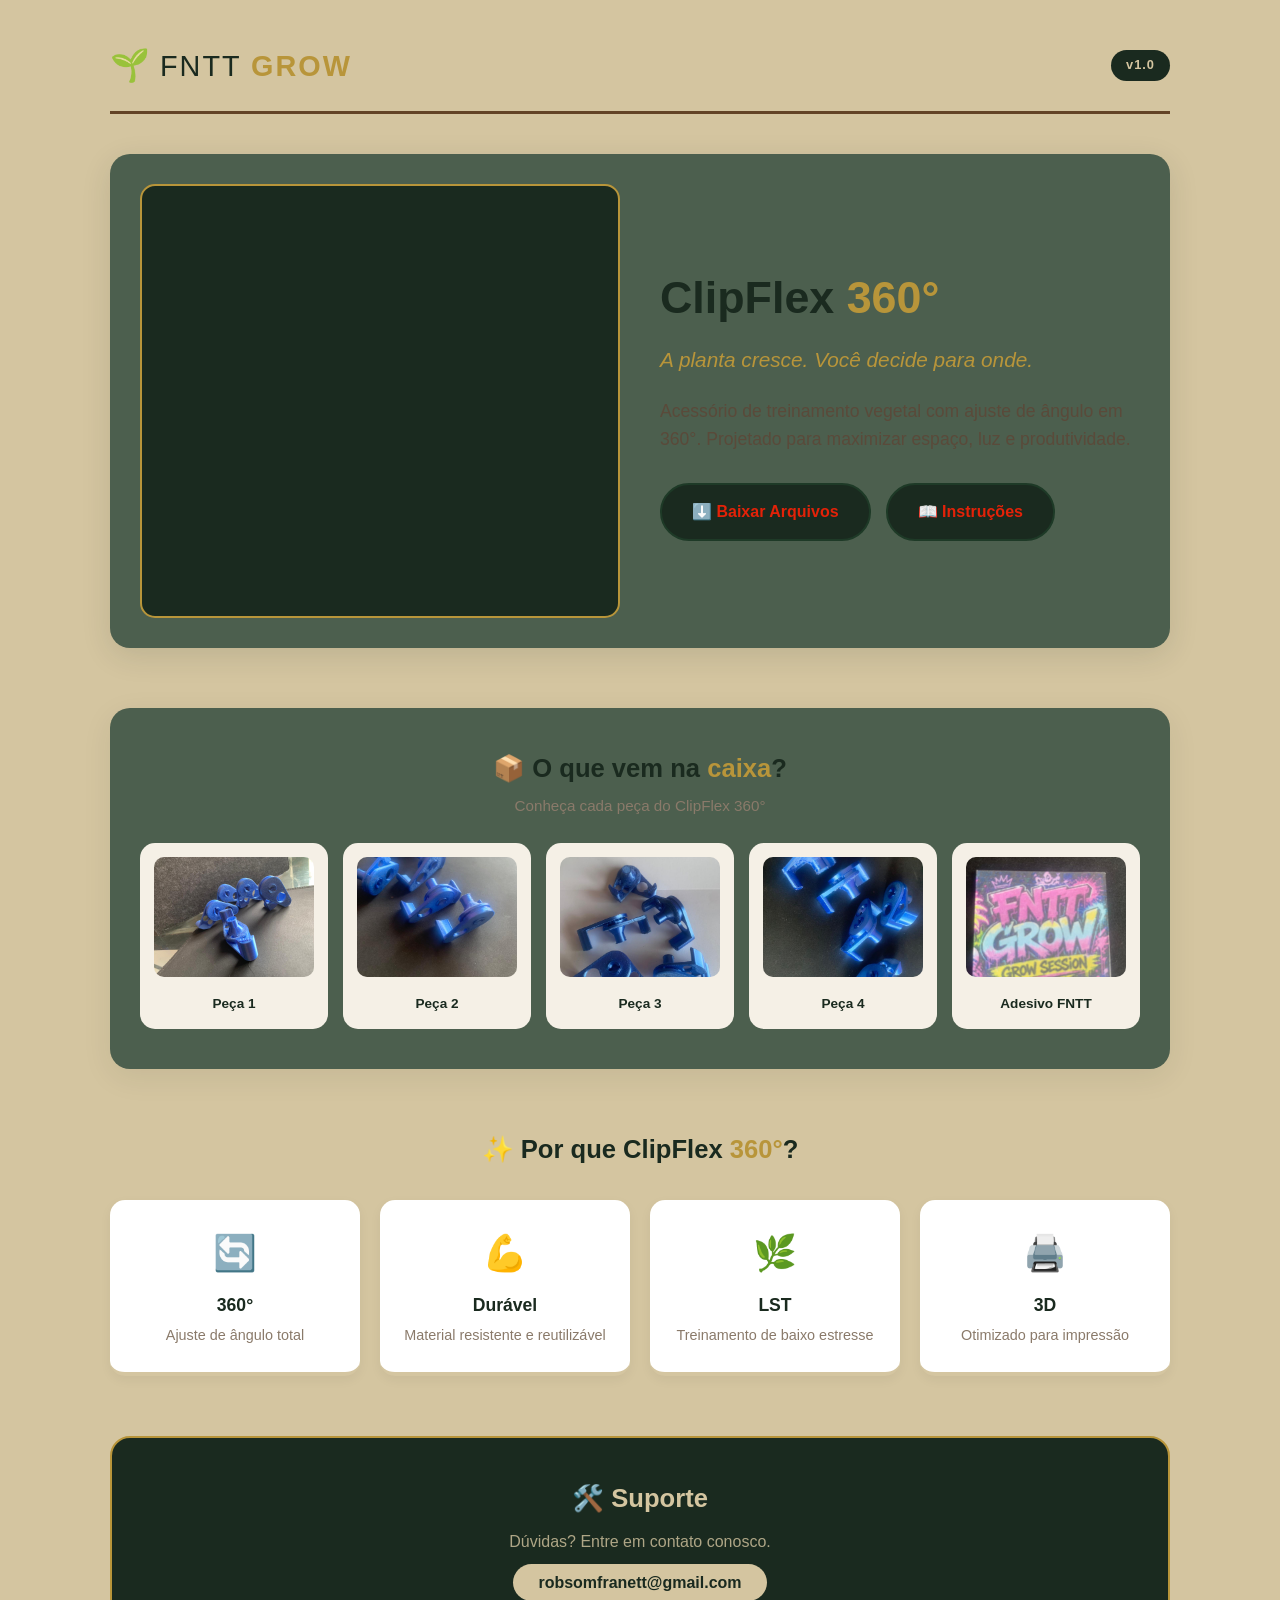
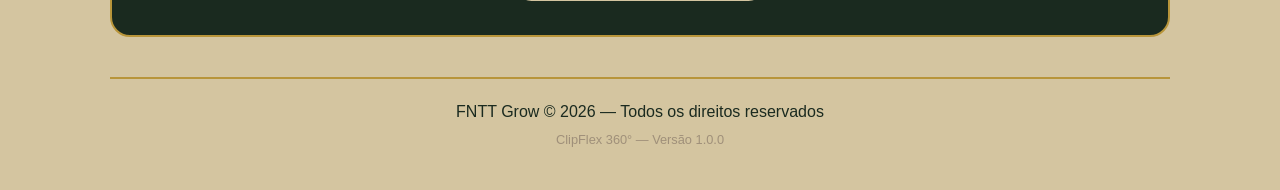
==== commit 24066fb0: "fix: atualiza download.html com links diretos do Google Drive e comentários" ====
--- a/index.html
+++ b/index.html
@@ -1,28 +1,44 @@
 <!DOCTYPE html>
 <html lang="pt-BR">
 <head>
+    <!-- ============================================
+         METADADOS E CONFIGURAÇÕES
+         ============================================ -->
     <meta charset="UTF-8">
     <meta name="viewport" content="width=device-width, initial-scale=1.0">
     <title>ClipFlex 360° — FNTT Grow</title>
+    <!-- DESCRIÇÃO PARA MECANISMOS DE BUSCA (SEO) -->
     <meta name="description" content="Acessório de treinamento vegetal com ajuste de ângulo em 360°. Maximize espaço, luz e produtividade.">
+
+    <!-- ============================================
+         ARQUIVOS EXTERNOS (CSS E FONTES)
+         ============================================ -->
     <link rel="stylesheet" href="style.css">
+    <!-- FONTE DO GOOGLE: INTER (moderna e legível) -->
     <link rel="preconnect" href="https://fonts.googleapis.com">
     <link rel="preconnect" href="https://fonts.gstatic.com" crossorigin>
     <link href="https://fonts.googleapis.com/css2?family=Inter:wght@300;400;500;600;700&display=swap" rel="stylesheet">
 </head>
 <body>
     <div class="container">
-        <!-- HEADER -->
+        <!-- ============================================
+             HEADER / CABEÇALHO
+             ============================================ -->
         <header>
             <div class="logo">
                 <span class="logo-icon">🌱</span>
                 <h1>FNTT <span>GROW</span></h1>
+                <!-- ALTERE O TEXTO "FNTT GROW" para mudar o nome da marca -->
             </div>
             <div class="badge">v1.0</div>
+            <!-- ALTERE "v1.0" para mudar a versão do produto -->
         </header>
 
-        <!-- HERO -->
+        <!-- ============================================
+             SEÇÃO PRINCIPAL (HERO)
+             ============================================ -->
         <section class="hero">
+            <!-- VÍDEO DO YOUTUBE -->
             <div class="product-image">
                 <iframe 
                     width="100%" 
@@ -34,89 +50,129 @@
                     allowfullscreen
                     style="border-radius: 12px;">
                 </iframe>
+                <!-- ⚠️ ALTERE O ID DO VÍDEO (BpMspO3z7nI) para trocar o vídeo -->
+                <!-- Para som mudo, adicione ?mute=1 no final da URL: -->
+                <!-- src="https://www.youtube.com/embed/BpMspO3z7nI?mute=1" -->
             </div>
+
+            <!-- INFORMAÇÕES DO PRODUTO -->
             <div class="product-info">
                 <h2>ClipFlex <span>360°</span></h2>
+                <!-- ALTERE O TEXTO "ClipFlex 360°" para mudar o nome do produto -->
                 <p class="tagline">A planta cresce. Você decide para onde.</p>
+                <!-- ALTERE O SLOGAN acima -->
                 <p class="description">
                     Acessório de treinamento vegetal com ajuste de ângulo em 360°.
                     Projetado para maximizar espaço, luz e produtividade.
                 </p>
+                <!-- ALTERE A DESCRIÇÃO acima conforme necessário -->
+
+                <!-- BOTÕES DE AÇÃO -->
                 <div class="cta-buttons">
                     <a href="download.html" class="btn-primary">⬇️ Baixar Arquivos</a>
+                    <!-- ALTERE O TEXTO DO BOTÃO ou o link (href) -->
                     <a href="produto/documentos/instrucoes.md" class="btn-secondary" target="_blank">📖 Instruções</a>
+                    <!-- ALTERE O TEXTO DO BOTÃO ou o link (href) -->
                 </div>
             </div>
         </section>
 
-        <!-- GALERIA -->
+        <!-- ============================================
+             GALERIA - "O que vem na caixa?"
+             ============================================ -->
         <section class="gallery">
             <h3>📦 O que vem na <span>caixa</span>?</h3>
             <p class="gallery-subtitle">Conheça cada peça do ClipFlex 360°</p>
+            <!-- ALTERE O SUBTÍTULO acima -->
+
             <div class="gallery-grid">
+                <!-- ITEM 1 - Peça 1 -->
                 <div class="gallery-item">
                     <img src="produto/imagens/001.jpeg" alt="Peça 1">
+                    <!-- ALTERE O CAMINHO DA IMAGEM e o TEXTO ALT -->
                     <p>Peça 1</p>
+                    <!-- ALTERE O NOME DA PEÇA -->
                 </div>
+                <!-- ITEM 2 - Peça 2 -->
                 <div class="gallery-item">
                     <img src="produto/imagens/002.jpeg" alt="Peça 2">
                     <p>Peça 2</p>
                 </div>
+                <!-- ITEM 3 - Peça 3 -->
                 <div class="gallery-item">
                     <img src="produto/imagens/003.jpeg" alt="Peça 3">
                     <p>Peça 3</p>
                 </div>
+                <!-- ITEM 4 - Peça 4 -->
                 <div class="gallery-item">
                     <img src="produto/imagens/004.jpeg" alt="Peça 4">
                     <p>Peça 4</p>
                 </div>
+                <!-- ITEM 5 - Adesivo FNTT -->
                 <div class="gallery-item">
                     <img src="produto/imagens/ADESIVO.jpeg" alt="Adesivo FNTT">
                     <p>Adesivo FNTT</p>
                 </div>
             </div>
+            <!-- ⚠️ PARA ADICIONAR MAIS ITENS: copie e cole um bloco <div class="gallery-item"> -->
         </section>
 
-        <!-- DIFERENCIAIS -->
+        <!-- ============================================
+             DIFERENCIAIS - "Por que ClipFlex 360°?"
+             ============================================ -->
         <section class="features">
             <h3>✨ Por que ClipFlex <span>360°</span>?</h3>
             <div class="features-grid">
+                <!-- DIFERENCIAL 1 - 360° -->
                 <div class="feature">
                     <span class="feature-icon">🔄</span>
                     <h4>360°</h4>
                     <p>Ajuste de ângulo total</p>
                 </div>
+                <!-- DIFERENCIAL 2 - Durável -->
                 <div class="feature">
                     <span class="feature-icon">💪</span>
                     <h4>Durável</h4>
                     <p>Material resistente e reutilizável</p>
                 </div>
+                <!-- DIFERENCIAL 3 - LST -->
                 <div class="feature">
                     <span class="feature-icon">🌿</span>
                     <h4>LST</h4>
                     <p>Treinamento de baixo estresse</p>
                 </div>
+                <!-- DIFERENCIAL 4 - 3D -->
                 <div class="feature">
                     <span class="feature-icon">🖨️</span>
                     <h4>3D</h4>
                     <p>Otimizado para impressão</p>
                 </div>
             </div>
+            <!-- ⚠️ PARA ADICIONAR MAIS DIFERENCIAIS: copie e cole um bloco <div class="feature"> -->
         </section>
 
-        <!-- SUPORTE -->
+        <!-- ============================================
+             SUPORTE - Contato
+             ============================================ -->
         <section class="support">
             <h3>🛠️ Suporte</h3>
             <p>Dúvidas? Entre em contato conosco.</p>
-            <a href="mailto:contato@fnttgrow.com" class="btn-support">contato@fnttgrow.com</a>
+            <a href="mailto:robsomfranett@gmail.com" class="btn-support">robsomfranett@gmail.com</a>
+            <!-- ⚠️ ALTERE O EMAIL acima para mudar o contato -->
         </section>
 
+        <!-- ============================================
+             RODAPÉ (FOOTER)
+             ============================================ -->
         <footer>
             <p>FNTT Grow © 2026 — Todos os direitos reservados</p>
+            <!-- ALTERE O ANO "2026" e o nome da marca -->
             <p class="small">ClipFlex 360° — Versão 1.0.0</p>
+            <!-- ALTERE A VERSÃO e o nome do produto -->
         </footer>
     </div>
 
+    <!-- ARQUIVO JAVASCRIPT (comportamentos) -->
     <script src="script.js"></script>
 </body>
 </html>
--- a/style.css
+++ b/style.css
@@ -1,33 +1,47 @@
+/* ============================================
+   RESET E CONFIGURAÇÕES GERAIS
+   ============================================ */
 * {
     margin: 0;
     padding: 0;
     box-sizing: border-box;
 }
 
+/* ============================================
+   CORPO DA PÁGINA - Fundo e fonte principal
+   ============================================ */
 body {
     font-family: 'Segoe UI', Tahoma, Geneva, Verdana, sans-serif;
-    background: #d4c5a0;
-    color: #1a2a1f;
+    background: #d4c5a0; /* COR DE FUNDO PRINCIPAL - Bege */
+    color: #1a2a1f; /* COR DO TEXTO PRINCIPAL - Verde escuro */
     line-height: 1.6;
     min-height: 100vh;
 }
 
+/* ============================================
+   CONTAINER PRINCIPAL - Limita a largura máxima
+   ============================================ */
 .container {
     max-width: 1100px;
     margin: 0 auto;
     padding: 20px;
 }
 
-/* HEADER */
+/* ============================================
+   HEADER / CABEÇALHO
+   ============================================ */
 header {
     display: flex;
     justify-content: space-between;
     align-items: center;
     padding: 20px 0;
-    border-bottom: 3px solid #b8953a;
+    border-bottom: 3px solid #634326; /* COR DA LINHA INFERIOR - Marrom */
     margin-bottom: 40px;
 }
 
+/* ============================================
+   LOGO
+   ============================================ */
 .logo {
     display: flex;
     align-items: center;
@@ -42,17 +56,20 @@
     font-size: 1.8rem;
     font-weight: 300;
     letter-spacing: 2px;
-    color: #1a2a1f;
+    color: #1a2a1f; /* COR DO TEXTO - Verde escuro */
 }
 
 .logo h1 span {
     font-weight: 700;
-    color: #b8953a;
-}
-
+    color: #b8953a; /* COR DO DESTAQUE "GROW" - Dourado */
+}
+
+/* ============================================
+   BADGE / VERSÃO
+   ============================================ */
 .badge {
-    background: #1a2a1f;
-    color: #d4c5a0;
+    background: #1a2a1f; /* COR DE FUNDO - Verde escuro */
+    color: #d4c5a0; /* COR DO TEXTO - Bege */
     padding: 5px 15px;
     border-radius: 20px;
     font-size: 0.8rem;
@@ -60,21 +77,26 @@
     letter-spacing: 1px;
 }
 
-/* HERO */
+/* ============================================
+   SEÇÃO PRINCIPAL (HERO) - Vídeo e informações
+   ============================================ */
 .hero {
     display: grid;
-    grid-template-columns: 1fr 1fr;
+    grid-template-columns: 1fr 1fr; /* Divide a tela em duas colunas */
     gap: 40px;
     align-items: center;
     margin-bottom: 60px;
-    background: #ffffff;
+    background: #4c5f4e; /* FUNDO BRANCO */
     padding: 30px;
     border-radius: 20px;
     box-shadow: 0 8px 30px rgba(26, 42, 31, 0.12);
 }
 
+/* ============================================
+   CONTAINER DO VÍDEO
+   ============================================ */
 .product-image {
-    background: #1a2a1f;
+    background: #1a2a1f; /* FUNDO ESCURO AO REDOR DO VÍDEO */
     border-radius: 15px;
     padding: 15px;
     text-align: center;
@@ -82,7 +104,7 @@
     align-items: center;
     justify-content: center;
     overflow: hidden;
-    border: 2px solid #b8953a;
+    border: 2px solid #b8953a; /* BORDA DOURADA */
 }
 
 .product-image iframe {
@@ -92,80 +114,91 @@
     border: none;
 }
 
+/* ============================================
+   INFORMAÇÕES DO PRODUTO
+   ============================================ */
 .product-info h2 {
     font-size: 2.8rem;
-    color: #1a2a1f;
+    color: #1a2a1f; /* COR DO TÍTULO - Verde escuro */
     margin-bottom: 10px;
 }
 
 .product-info h2 span {
-    color: #b8953a;
+    color: #b8953a; /* COR DO "360°" - Dourado */
 }
 
 .tagline {
     font-size: 1.3rem;
     font-weight: 300;
-    color: #b8953a;
+    color: #b8953a; /* COR - Dourado */
     font-style: italic;
     margin-bottom: 20px;
 }
 
 .description {
     font-size: 1.1rem;
-    color: #5a4a3a;
+    color: #5a4a3a; /* COR - Marrom/claro */
     margin-bottom: 30px;
 }
 
-/* BOTÕES */
+/* ============================================
+   BOTÕES DE AÇÃO
+   ============================================ */
 .cta-buttons {
     display: flex;
     gap: 15px;
     flex-wrap: wrap;
 }
 
+/* BOTÃO PRIMÁRIO - "Baixar Arquivos" */
 .btn-primary {
-    background: #1a2a1f;
-    color: #d4c5a0;
+    background: #1a2a1f; /* FUNDO - Verde escuro */
+    color: #e42208; /* TEXTO - Vermelho (ATENÇÃO: COR DESTOADA) */
     padding: 14px 30px;
     border-radius: 50px;
     text-decoration: none;
     font-weight: 600;
     font-size: 1rem;
     transition: all 0.3s;
-    border: 2px solid #1a2a1f;
+    border: 2px solid #1e3a27;
     cursor: pointer;
 }
 
 .btn-primary:hover {
-    background: #b8953a;
+    background: #b8953a; /* FUNDO - Dourado */
     border-color: #b8953a;
-    color: #1a2a1f;
+    color: #1a2a1f; /* TEXTO - Verde escuro */
     transform: translateY(-2px);
     box-shadow: 0 6px 20px rgba(184, 149, 58, 0.35);
 }
 
+/* BOTÃO SECUNDÁRIO - "Instruções" */
 .btn-secondary {
-    background: transparent;
-    color: #1a2a1f;
+    background: #1a2a1f; /* FUNDO - Verde escuro */
+    color: #e42208; /* TEXTO - Vermelho (ATENÇÃO: COR DESTOADA) */
     padding: 14px 30px;
     border-radius: 50px;
     text-decoration: none;
     font-weight: 600;
     font-size: 1rem;
-    border: 2px solid #1a2a1f;
     transition: all 0.3s;
+    border: 2px solid #1e3a27;
+    cursor: pointer;
 }
 
 .btn-secondary:hover {
-    background: #1a2a1f;
-    color: #d4c5a0;
+     background: #b8953a; /* FUNDO - Dourado */
+    border-color: #b8953a;
+    color: #1a2a1f; /* TEXTO - Verde escuro */
     transform: translateY(-2px);
-    box-shadow: 0 6px 20px rgba(26, 42, 31, 0.25);
-}
-
-/* GALERIA */
+    box-shadow: 0 6px 20px rgba(184, 149, 58, 0.35);
+}
+
+/* ============================================
+   GALERIA - "O que vem na caixa?"
+   ============================================ */
 .gallery {
-    background: #ffffff;
+    background: #4c5f4e; /* FUNDO - Verde claro (ATENÇÃO: COR DESTOADA) */
     border-radius: 20px;
     padding: 40px 30px;
     margin-bottom: 60px;
@@ -176,27 +209,29 @@
 .gallery h3 {
     font-size: 1.6rem;
     margin-bottom: 5px;
-    color: #1a2a1f;
+    color: #1a2a1f; /* TEXTO - Verde escuro */
 }
 
 .gallery h3 span {
-    color: #b8953a;
+    color: #b8953a; /* DESTAQUE - Dourado */
 }
 
 .gallery-subtitle {
-    color: #8a7a6a;
+    color: #8a7a6a; /* TEXTO - Cinza/marrom */
     margin-bottom: 25px;
     font-size: 0.95rem;
 }
 
+/* GRADE DE FOTOS */
 .gallery-grid {
     display: grid;
-    grid-template-columns: repeat(5, 1fr);
+    grid-template-columns: repeat(5, 1fr); /* 5 colunas */
     gap: 15px;
 }
 
+/* CADA ITEM DA GALERIA */
 .gallery-item {
-    background: #f5f0e6;
+    background: #f5f0e6; /* FUNDO - Bege claro */
     border-radius: 15px;
     padding: 12px;
     transition: all 0.3s;
@@ -205,7 +240,7 @@
 
 .gallery-item:hover {
     transform: translateY(-5px);
-    border-color: #b8953a;
+    border-color: #b8953a; /* BORDA - Dourado */
     box-shadow: 0 8px 25px rgba(184, 149, 58, 0.2);
 }
 
@@ -220,10 +255,12 @@
     margin-top: 8px;
     font-weight: 600;
     font-size: 0.85rem;
-    color: #1a2a1f;
-}
-
-/* DIFERENCIAIS */
+    color: #1a2a1f; /* TEXTO - Verde escuro */
+}
+
+/* ============================================
+   DIFERENCIAIS - "Por que ClipFlex 360°?"
+   ============================================ */
 .features {
     margin-bottom: 60px;
     text-align: center;
@@ -236,28 +273,29 @@
 }
 
 .features h3 span {
-    color: #b8953a;
+    color: #b8953a; /* DESTAQUE - Dourado */
 }
 
 .features-grid {
     display: grid;
-    grid-template-columns: repeat(4, 1fr);
+    grid-template-columns: repeat(4, 1fr); /* 4 colunas */
     gap: 20px;
 }
 
+/* CADA CARD DE DIFERENCIAL */
 .feature {
-    background: #ffffff;
+    background: #ffffff; /* FUNDO BRANCO */
     padding: 25px 15px;
     border-radius: 15px;
     box-shadow: 0 4px 12px rgba(0,0,0,0.05);
     transition: all 0.3s;
-    border-bottom: 4px solid #d4c5a0;
+    border-bottom: 4px solid #d4c5a0; /* COR DA BORDA INFERIOR - Bege */
 }
 
 .feature:hover {
     transform: translateY(-5px);
     box-shadow: 0 8px 25px rgba(26, 42, 31, 0.12);
-    border-bottom-color: #b8953a;
+    border-bottom-color: #b8953a; /* BORDA - Dourado */
 }
 
 .feature-icon {
@@ -273,23 +311,25 @@
 }
 
 .feature h4 span {
-    color: #b8953a;
+    color: #b8953a; /* DESTAQUE - Dourado */
 }
 
 .feature p {
-    color: #8a7a6a;
+    color: #8a7a6a; /* TEXTO - Cinza/marrom */
     font-size: 0.9rem;
 }
 
-/* SUPORTE */
+/* ============================================
+   SUPORTE - Seção de contato
+   ============================================ */
 .support {
     text-align: center;
-    background: #1a2a1f;
-    color: #d4c5a0;
+    background: #1a2a1f; /* FUNDO - Verde escuro */
+    color: #d4c5a0; /* TEXTO - Bege */
     padding: 40px;
     border-radius: 20px;
     margin-bottom: 40px;
-    border: 2px solid #b8953a;
+    border: 2px solid #b8953a; /* BORDA - Dourado */
 }
 
 .support h3 {
@@ -298,7 +338,7 @@
 }
 
 .support h3 span {
-    color: #b8953a;
+    color: #b8953a; /* DESTAQUE - Dourado */
 }
 
 .support p {
@@ -307,8 +347,8 @@
 }
 
 .btn-support {
-    color: #1a2a1f;
-    background: #d4c5a0;
+    color: #1a2a1f; /* TEXTO - Verde escuro */
+    background: #d4c5a0; /* FUNDO - Bege */
     padding: 10px 25px;
     border-radius: 50px;
     text-decoration: none;
@@ -317,45 +357,52 @@
 }
 
 .btn-support:hover {
-    background: #b8953a;
+    background: #b8953a; /* FUNDO - Dourado */
     transform: translateY(-2px);
     box-shadow: 0 6px 20px rgba(184, 149, 58, 0.3);
 }
 
-/* FOOTER */
+/* ============================================
+   FOOTER / RODAPÉ
+   ============================================ */
 footer {
     text-align: center;
     padding: 20px 0;
-    border-top: 2px solid #b8953a;
-    color: #1a2a1f;
+    border-top: 2px solid #b8953a; /* LINHA - Dourado */
+    color: #1a2a1f; /* TEXTO - Verde escuro */
 }
 
 footer .small {
     font-size: 0.8rem;
     opacity: 0.7;
     margin-top: 5px;
-    color: #8a7a6a;
-}
-
-/* RESPONSIVO */
+    color: #8a7a6a; /* TEXTO - Cinza/marrom */
+}
+
+/* ============================================
+   RESPONSIVIDADE - AJUSTES PARA DIFERENTES TELAS
+   ============================================ */
+
+/* TABLETS E TELAS MÉDIAS */
 @media (max-width: 1024px) {
     .gallery-grid {
-        grid-template-columns: repeat(3, 1fr);
-    }
-}
-
+        grid-template-columns: repeat(3, 1fr); /* 3 colunas em vez de 5 */
+    }
+}
+
+/* CELULARES GRANDES / TABLETS PEQUENOS */
 @media (max-width: 768px) {
     .hero {
-        grid-template-columns: 1fr;
+        grid-template-columns: 1fr; /* 1 coluna (vídeo em cima, texto embaixo) */
         padding: 20px;
     }
 
     .features-grid {
-        grid-template-columns: repeat(2, 1fr);
+        grid-template-columns: repeat(2, 1fr); /* 2 colunas em vez de 4 */
     }
 
     .product-image iframe {
-        height: 300px;
+        height: 300px; /* Vídeo menor */
     }
 
     .product-info h2 {
@@ -380,13 +427,14 @@
     }
 }
 
+/* CELULARES PEQUENOS */
 @media (max-width: 480px) {
     .features-grid {
-        grid-template-columns: 1fr;
+        grid-template-columns: 1fr; /* 1 coluna */
     }
 
     .gallery-grid {
-        grid-template-columns: repeat(2, 1fr);
+        grid-template-columns: repeat(2, 1fr); /* 2 colunas */
     }
 
     .gallery-item img {
@@ -394,7 +442,7 @@
     }
 
     .cta-buttons {
-        flex-direction: column;
+        flex-direction: column; /* Botões um embaixo do outro */
     }
 
     .btn-primary, .btn-secondary {
@@ -406,7 +454,7 @@
     }
 
     .product-image iframe {
-        height: 220px;
+        height: 220px; /* Vídeo bem menor */
     }
 
     .logo h1 {
@@ -416,4 +464,24 @@
     .product-info h2 {
         font-size: 1.8rem;
     }
-}+}
+
+/* ============================================
+   GUIA DE CORES PARA ALTERAÇÃO
+   ============================================
+
+   VARIÁVEIS DE COR (procure e substitua):
+
+   #1a2a1f = Verde escuro (textos principais, fundos)
+   #634326 = Marrom (bordas, separadores)
+   #b8953a = Dourado (destaques, botões)
+   #d4c5a0 = Bege (fundos, textos claros)
+   #ffffff = Branco (cards, contraste)
+   #8a7a6a = Cinza/marrom (textos secundários)
+
+   CORES QUE PARECEM FORA DO PADRÃO (pode querer ajustar):
+   - .btn-primary color: #e42208 (vermelho) → sugestão: #d4c5a0 ou #ffffff
+   - .btn-secondary:hover background: #3b6b4a (verde médio)
+   - .btn-secondary:hover color: #06fa94 (verde claro)
+   - .gallery background: #19ca71 (verde claro) → sugestão: #ffffff ou #d4c5a0
+   ============================================ */
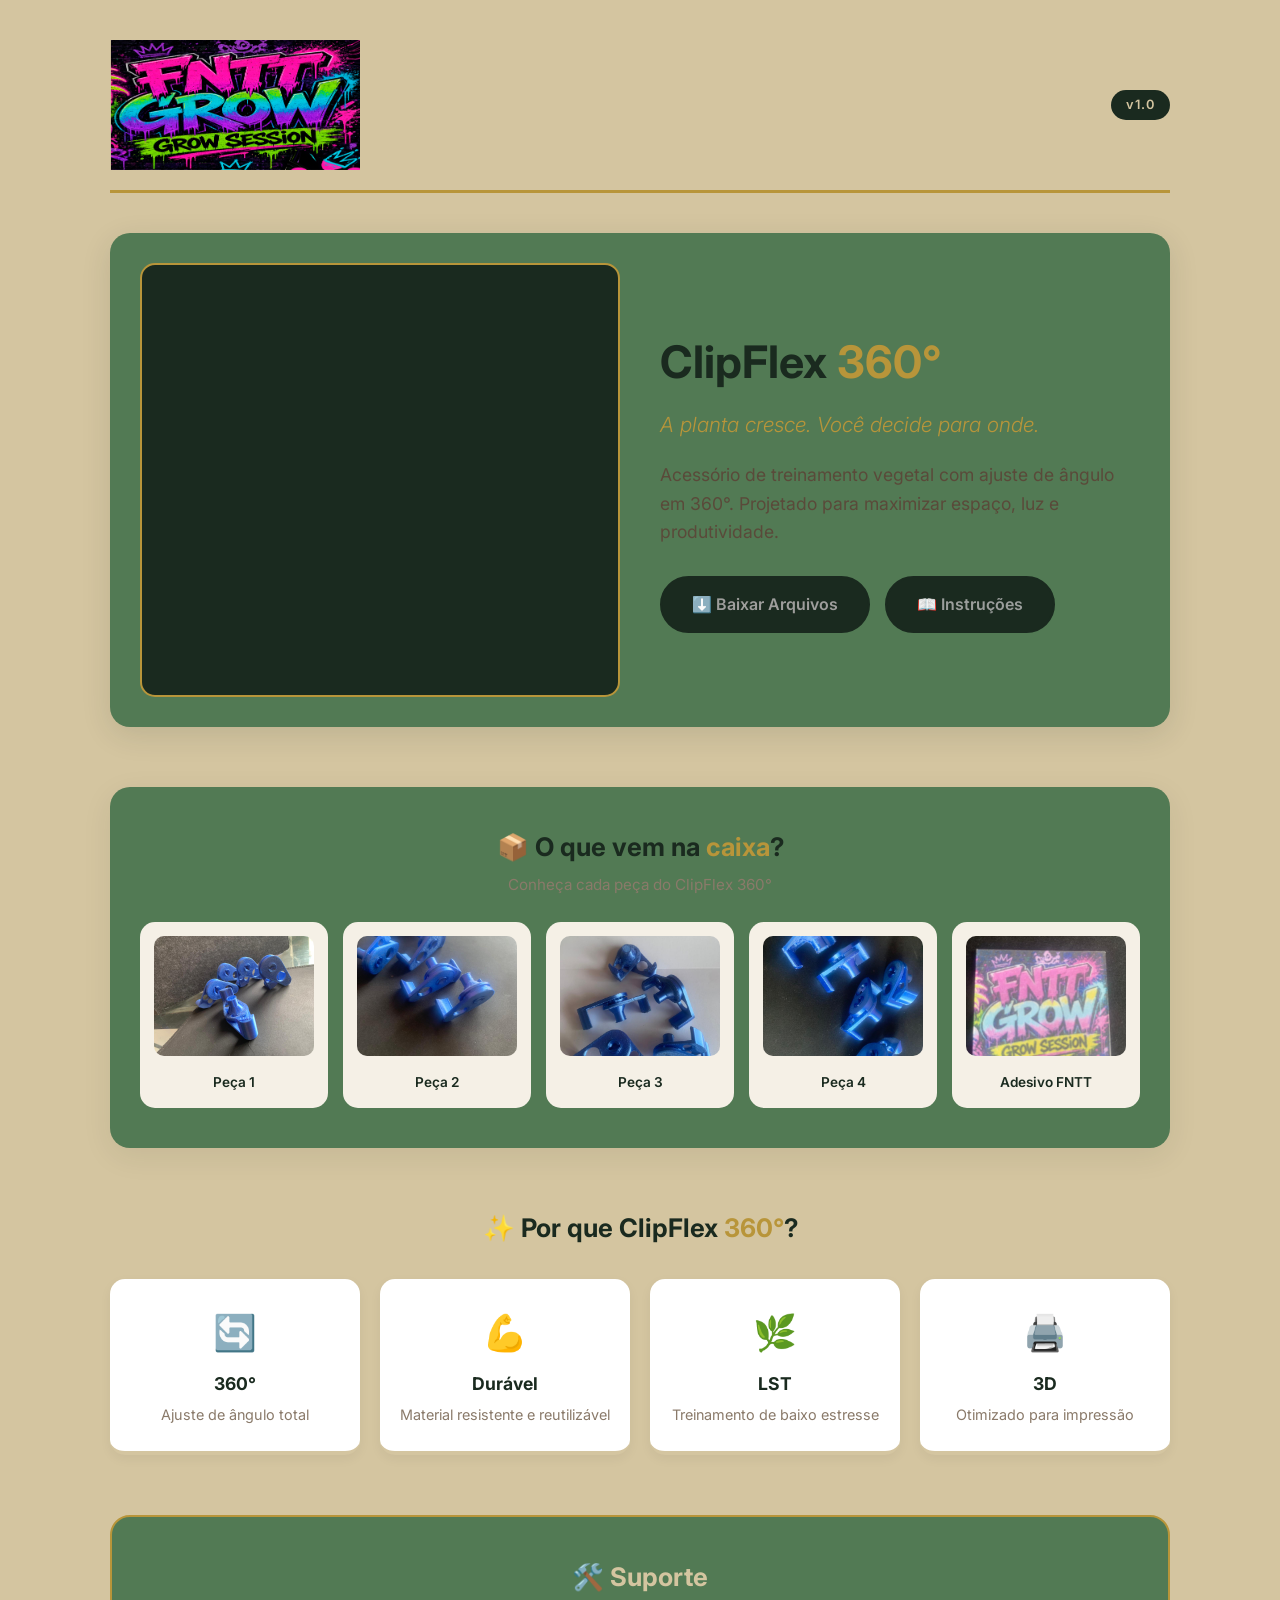
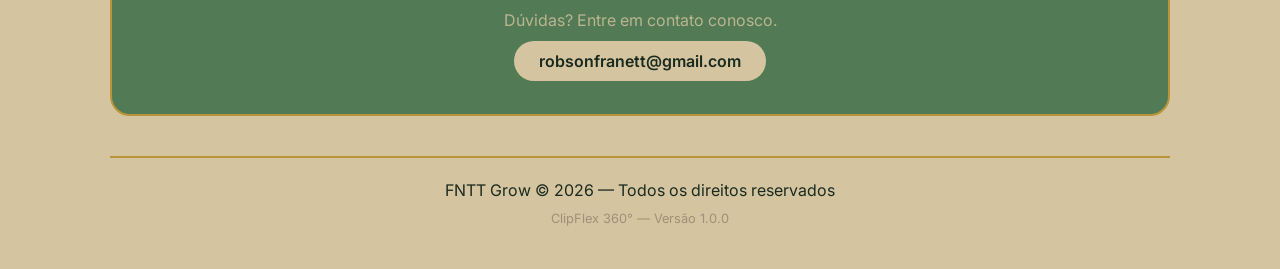
==== commit e5371b24: "feat: substitui texto do cabeçalho pelo logo FNTT Grow" ====
--- a/index.html
+++ b/index.html
@@ -7,14 +7,12 @@
     <meta charset="UTF-8">
     <meta name="viewport" content="width=device-width, initial-scale=1.0">
     <title>ClipFlex 360° — FNTT Grow</title>
-    <!-- DESCRIÇÃO PARA MECANISMOS DE BUSCA (SEO) -->
     <meta name="description" content="Acessório de treinamento vegetal com ajuste de ângulo em 360°. Maximize espaço, luz e produtividade.">
 
     <!-- ============================================
          ARQUIVOS EXTERNOS (CSS E FONTES)
          ============================================ -->
     <link rel="stylesheet" href="style.css">
-    <!-- FONTE DO GOOGLE: INTER (moderna e legível) -->
     <link rel="preconnect" href="https://fonts.googleapis.com">
     <link rel="preconnect" href="https://fonts.gstatic.com" crossorigin>
     <link href="https://fonts.googleapis.com/css2?family=Inter:wght@300;400;500;600;700&display=swap" rel="stylesheet">
@@ -22,16 +20,13 @@
 <body>
     <div class="container">
         <!-- ============================================
-             HEADER / CABEÇALHO
+             HEADER / CABEÇALHO (SOMENTE LOGO)
              ============================================ -->
         <header>
             <div class="logo">
-                <span class="logo-icon">🌱</span>
-                <h1>FNTT <span>GROW</span></h1>
-                <!-- ALTERE O TEXTO "FNTT GROW" para mudar o nome da marca -->
+                <img src="produto/imagens/logo.png" alt="FNTT Grow - Logo" class="logo-img">
             </div>
             <div class="badge">v1.0</div>
-            <!-- ALTERE "v1.0" para mudar a versão do produto -->
         </header>
 
         <!-- ============================================
@@ -50,29 +45,19 @@
                     allowfullscreen
                     style="border-radius: 12px;">
                 </iframe>
-                <!-- ⚠️ ALTERE O ID DO VÍDEO (BpMspO3z7nI) para trocar o vídeo -->
-                <!-- Para som mudo, adicione ?mute=1 no final da URL: -->
-                <!-- src="https://www.youtube.com/embed/BpMspO3z7nI?mute=1" -->
             </div>
 
             <!-- INFORMAÇÕES DO PRODUTO -->
             <div class="product-info">
                 <h2>ClipFlex <span>360°</span></h2>
-                <!-- ALTERE O TEXTO "ClipFlex 360°" para mudar o nome do produto -->
                 <p class="tagline">A planta cresce. Você decide para onde.</p>
-                <!-- ALTERE O SLOGAN acima -->
                 <p class="description">
                     Acessório de treinamento vegetal com ajuste de ângulo em 360°.
                     Projetado para maximizar espaço, luz e produtividade.
                 </p>
-                <!-- ALTERE A DESCRIÇÃO acima conforme necessário -->
-
-                <!-- BOTÕES DE AÇÃO -->
                 <div class="cta-buttons">
                     <a href="download.html" class="btn-primary">⬇️ Baixar Arquivos</a>
-                    <!-- ALTERE O TEXTO DO BOTÃO ou o link (href) -->
                     <a href="produto/documentos/instrucoes.md" class="btn-secondary" target="_blank">📖 Instruções</a>
-                    <!-- ALTERE O TEXTO DO BOTÃO ou o link (href) -->
                 </div>
             </div>
         </section>
@@ -83,38 +68,28 @@
         <section class="gallery">
             <h3>📦 O que vem na <span>caixa</span>?</h3>
             <p class="gallery-subtitle">Conheça cada peça do ClipFlex 360°</p>
-            <!-- ALTERE O SUBTÍTULO acima -->
-
             <div class="gallery-grid">
-                <!-- ITEM 1 - Peça 1 -->
                 <div class="gallery-item">
                     <img src="produto/imagens/001.jpeg" alt="Peça 1">
-                    <!-- ALTERE O CAMINHO DA IMAGEM e o TEXTO ALT -->
                     <p>Peça 1</p>
-                    <!-- ALTERE O NOME DA PEÇA -->
                 </div>
-                <!-- ITEM 2 - Peça 2 -->
                 <div class="gallery-item">
                     <img src="produto/imagens/002.jpeg" alt="Peça 2">
                     <p>Peça 2</p>
                 </div>
-                <!-- ITEM 3 - Peça 3 -->
                 <div class="gallery-item">
                     <img src="produto/imagens/003.jpeg" alt="Peça 3">
                     <p>Peça 3</p>
                 </div>
-                <!-- ITEM 4 - Peça 4 -->
                 <div class="gallery-item">
                     <img src="produto/imagens/004.jpeg" alt="Peça 4">
                     <p>Peça 4</p>
                 </div>
-                <!-- ITEM 5 - Adesivo FNTT -->
                 <div class="gallery-item">
                     <img src="produto/imagens/ADESIVO.jpeg" alt="Adesivo FNTT">
                     <p>Adesivo FNTT</p>
                 </div>
             </div>
-            <!-- ⚠️ PARA ADICIONAR MAIS ITENS: copie e cole um bloco <div class="gallery-item"> -->
         </section>
 
         <!-- ============================================
@@ -123,32 +98,27 @@
         <section class="features">
             <h3>✨ Por que ClipFlex <span>360°</span>?</h3>
             <div class="features-grid">
-                <!-- DIFERENCIAL 1 - 360° -->
                 <div class="feature">
                     <span class="feature-icon">🔄</span>
                     <h4>360°</h4>
                     <p>Ajuste de ângulo total</p>
                 </div>
-                <!-- DIFERENCIAL 2 - Durável -->
                 <div class="feature">
                     <span class="feature-icon">💪</span>
                     <h4>Durável</h4>
                     <p>Material resistente e reutilizável</p>
                 </div>
-                <!-- DIFERENCIAL 3 - LST -->
                 <div class="feature">
                     <span class="feature-icon">🌿</span>
                     <h4>LST</h4>
                     <p>Treinamento de baixo estresse</p>
                 </div>
-                <!-- DIFERENCIAL 4 - 3D -->
                 <div class="feature">
                     <span class="feature-icon">🖨️</span>
                     <h4>3D</h4>
                     <p>Otimizado para impressão</p>
                 </div>
             </div>
-            <!-- ⚠️ PARA ADICIONAR MAIS DIFERENCIAIS: copie e cole um bloco <div class="feature"> -->
         </section>
 
         <!-- ============================================
@@ -157,8 +127,7 @@
         <section class="support">
             <h3>🛠️ Suporte</h3>
             <p>Dúvidas? Entre em contato conosco.</p>
-            <a href="mailto:robsomfranett@gmail.com" class="btn-support">robsomfranett@gmail.com</a>
-            <!-- ⚠️ ALTERE O EMAIL acima para mudar o contato -->
+            <a href="mailto:robsonfranett@gmail.com" class="btn-support">robsonfranett@gmail.com</a>
         </section>
 
         <!-- ============================================
@@ -166,9 +135,7 @@
              ============================================ -->
         <footer>
             <p>FNTT Grow © 2026 — Todos os direitos reservados</p>
-            <!-- ALTERE O ANO "2026" e o nome da marca -->
             <p class="small">ClipFlex 360° — Versão 1.0.0</p>
-            <!-- ALTERE A VERSÃO e o nome do produto -->
         </footer>
     </div>
 
--- a/style.css
+++ b/style.css
@@ -11,16 +11,13 @@
    CORPO DA PÁGINA - Fundo e fonte principal
    ============================================ */
 body {
-    font-family: 'Segoe UI', Tahoma, Geneva, Verdana, sans-serif;
-    background: #d4c5a0; /* COR DE FUNDO PRINCIPAL - Bege */
-    color: #1a2a1f; /* COR DO TEXTO PRINCIPAL - Verde escuro */
+    font-family: 'Inter', 'Segoe UI', Tahoma, Geneva, Verdana, sans-serif;
+    background: #d4c5a0; /* Bege FNTT */
+    color: #1a2a1f;
     line-height: 1.6;
     min-height: 100vh;
 }
 
-/* ============================================
-   CONTAINER PRINCIPAL - Limita a largura máxima
-   ============================================ */
 .container {
     max-width: 1100px;
     margin: 0 auto;
@@ -35,41 +32,31 @@
     justify-content: space-between;
     align-items: center;
     padding: 20px 0;
-    border-bottom: 3px solid #634326; /* COR DA LINHA INFERIOR - Marrom */
+    border-bottom: 3px solid #b8953a;
     margin-bottom: 40px;
 }
 
 /* ============================================
-   LOGO
+   LOGO (somente imagem)
    ============================================ */
 .logo {
     display: flex;
     align-items: center;
-    gap: 10px;
-}
-
-.logo-icon {
-    font-size: 2rem;
-}
-
-.logo h1 {
-    font-size: 1.8rem;
-    font-weight: 300;
-    letter-spacing: 2px;
-    color: #1a2a1f; /* COR DO TEXTO - Verde escuro */
-}
-
-.logo h1 span {
-    font-weight: 700;
-    color: #b8953a; /* COR DO DESTAQUE "GROW" - Dourado */
+}
+
+.logo-img {
+    height: 130px;      /* Altura do logo - ajuste conforme necessário */
+    width: auto;
+    display: block;
+    object-fit: contain;
 }
 
 /* ============================================
    BADGE / VERSÃO
    ============================================ */
 .badge {
-    background: #1a2a1f; /* COR DE FUNDO - Verde escuro */
-    color: #d4c5a0; /* COR DO TEXTO - Bege */
+    background: #1a2a1f;
+    color: #d4c5a0;
     padding: 5px 15px;
     border-radius: 20px;
     font-size: 0.8rem;
@@ -78,25 +65,22 @@
 }
 
 /* ============================================
-   SEÇÃO PRINCIPAL (HERO) - Vídeo e informações
+   SEÇÃO PRINCIPAL (HERO)
    ============================================ */
 .hero {
     display: grid;
-    grid-template-columns: 1fr 1fr; /* Divide a tela em duas colunas */
+    grid-template-columns: 1fr 1fr;
     gap: 40px;
     align-items: center;
     margin-bottom: 60px;
-    background: #4c5f4e; /* FUNDO BRANCO */
+    background: hsl(123, 20%, 40%);
     padding: 30px;
     border-radius: 20px;
     box-shadow: 0 8px 30px rgba(26, 42, 31, 0.12);
 }
 
-/* ============================================
-   CONTAINER DO VÍDEO
-   ============================================ */
 .product-image {
-    background: #1a2a1f; /* FUNDO ESCURO AO REDOR DO VÍDEO */
+    background: #1a2a1f;
     border-radius: 15px;
     padding: 15px;
     text-align: center;
@@ -104,7 +88,7 @@
     align-items: center;
     justify-content: center;
     overflow: hidden;
-    border: 2px solid #b8953a; /* BORDA DOURADA */
+    border: 2px solid #b8953a;
 }
 
 .product-image iframe {
@@ -114,35 +98,32 @@
     border: none;
 }
 
-/* ============================================
-   INFORMAÇÕES DO PRODUTO
-   ============================================ */
 .product-info h2 {
     font-size: 2.8rem;
-    color: #1a2a1f; /* COR DO TÍTULO - Verde escuro */
+    color: #1a2a1f;
     margin-bottom: 10px;
 }
 
 .product-info h2 span {
-    color: #b8953a; /* COR DO "360°" - Dourado */
+    color: #b8953a;
 }
 
 .tagline {
     font-size: 1.3rem;
     font-weight: 300;
-    color: #b8953a; /* COR - Dourado */
+    color: #b8953a;
     font-style: italic;
     margin-bottom: 20px;
 }
 
 .description {
     font-size: 1.1rem;
-    color: #5a4a3a; /* COR - Marrom/claro */
+    color: #5a4a3a;
     margin-bottom: 30px;
 }
 
 /* ============================================
-   BOTÕES DE AÇÃO
+   BOTÕES
    ============================================ */
 .cta-buttons {
     display: flex;
@@ -150,55 +131,52 @@
     flex-wrap: wrap;
 }
 
-/* BOTÃO PRIMÁRIO - "Baixar Arquivos" */
 .btn-primary {
-    background: #1a2a1f; /* FUNDO - Verde escuro */
-    color: #e42208; /* TEXTO - Vermelho (ATENÇÃO: COR DESTOADA) */
+    background: #1a2a1f;
+    color: #9e9e9c;
     padding: 14px 30px;
     border-radius: 50px;
     text-decoration: none;
     font-weight: 600;
     font-size: 1rem;
     transition: all 0.3s;
-    border: 2px solid #1e3a27;
+    border: 2px solid #1a2a1f;
     cursor: pointer;
 }
 
 .btn-primary:hover {
-    background: #b8953a; /* FUNDO - Dourado */
+    background: #b8953a;
     border-color: #b8953a;
-    color: #1a2a1f; /* TEXTO - Verde escuro */
+    color: #1a2a1f;
     transform: translateY(-2px);
     box-shadow: 0 6px 20px rgba(184, 149, 58, 0.35);
 }
 
-/* BOTÃO SECUNDÁRIO - "Instruções" */
 .btn-secondary {
-    background: #1a2a1f; /* FUNDO - Verde escuro */
-    color: #e42208; /* TEXTO - Vermelho (ATENÇÃO: COR DESTOADA) */
+    background:  #1a2a1f;
+    color: #9b9e9c;
     padding: 14px 30px;
     border-radius: 50px;
     text-decoration: none;
     font-weight: 600;
     font-size: 1rem;
+    border: 2px solid #1a2a1f;
     transition: all 0.3s;
-    border: 2px solid #1e3a27;
-    cursor: pointer;
 }
 
 .btn-secondary:hover {
-     background: #b8953a; /* FUNDO - Dourado */
+background: #b8953a;
     border-color: #b8953a;
-    color: #1a2a1f; /* TEXTO - Verde escuro */
+    color: #1a2a1f;
     transform: translateY(-2px);
     box-shadow: 0 6px 20px rgba(184, 149, 58, 0.35);
 }
 
 /* ============================================
-   GALERIA - "O que vem na caixa?"
+   GALERIA
    ============================================ */
 .gallery {
-    background: #4c5f4e; /* FUNDO - Verde claro (ATENÇÃO: COR DESTOADA) */
+    background: hsl(123, 20%, 40%);
     border-radius: 20px;
     padding: 40px 30px;
     margin-bottom: 60px;
@@ -209,29 +187,27 @@
 .gallery h3 {
     font-size: 1.6rem;
     margin-bottom: 5px;
-    color: #1a2a1f; /* TEXTO - Verde escuro */
+    color: #1a2a1f;
 }
 
 .gallery h3 span {
-    color: #b8953a; /* DESTAQUE - Dourado */
+    color: #b8953a;
 }
 
 .gallery-subtitle {
-    color: #8a7a6a; /* TEXTO - Cinza/marrom */
+    color: #8a7a6a;
     margin-bottom: 25px;
     font-size: 0.95rem;
 }
 
-/* GRADE DE FOTOS */
 .gallery-grid {
     display: grid;
-    grid-template-columns: repeat(5, 1fr); /* 5 colunas */
+    grid-template-columns: repeat(5, 1fr);
     gap: 15px;
 }
 
-/* CADA ITEM DA GALERIA */
 .gallery-item {
-    background: #f5f0e6; /* FUNDO - Bege claro */
+    background: #f5f0e6;
     border-radius: 15px;
     padding: 12px;
     transition: all 0.3s;
@@ -240,7 +216,7 @@
 
 .gallery-item:hover {
     transform: translateY(-5px);
-    border-color: #b8953a; /* BORDA - Dourado */
+    border-color: #b8953a;
     box-shadow: 0 8px 25px rgba(184, 149, 58, 0.2);
 }
 
@@ -255,11 +231,11 @@
     margin-top: 8px;
     font-weight: 600;
     font-size: 0.85rem;
-    color: #1a2a1f; /* TEXTO - Verde escuro */
-}
-
-/* ============================================
-   DIFERENCIAIS - "Por que ClipFlex 360°?"
+    color: #1a2a1f;
+}
+
+/* ============================================
+   DIFERENCIAIS
    ============================================ */
 .features {
     margin-bottom: 60px;
@@ -273,29 +249,28 @@
 }
 
 .features h3 span {
-    color: #b8953a; /* DESTAQUE - Dourado */
+    color: #b8953a;
 }
 
 .features-grid {
     display: grid;
-    grid-template-columns: repeat(4, 1fr); /* 4 colunas */
+    grid-template-columns: repeat(4, 1fr);
     gap: 20px;
 }
 
-/* CADA CARD DE DIFERENCIAL */
 .feature {
-    background: #ffffff; /* FUNDO BRANCO */
+    background: #ffffff;
     padding: 25px 15px;
     border-radius: 15px;
     box-shadow: 0 4px 12px rgba(0,0,0,0.05);
     transition: all 0.3s;
-    border-bottom: 4px solid #d4c5a0; /* COR DA BORDA INFERIOR - Bege */
+    border-bottom: 4px solid #d4c5a0;
 }
 
 .feature:hover {
     transform: translateY(-5px);
     box-shadow: 0 8px 25px rgba(26, 42, 31, 0.12);
-    border-bottom-color: #b8953a; /* BORDA - Dourado */
+    border-bottom-color: #b8953a;
 }
 
 .feature-icon {
@@ -311,25 +286,25 @@
 }
 
 .feature h4 span {
-    color: #b8953a; /* DESTAQUE - Dourado */
+    color: #b8953a;
 }
 
 .feature p {
-    color: #8a7a6a; /* TEXTO - Cinza/marrom */
+    color: #8a7a6a;
     font-size: 0.9rem;
 }
 
 /* ============================================
-   SUPORTE - Seção de contato
+   SUPORTE
    ============================================ */
 .support {
     text-align: center;
-    background: #1a2a1f; /* FUNDO - Verde escuro */
-    color: #d4c5a0; /* TEXTO - Bege */
+    background:hsl(123, 20%, 40%);
+    color: #d4c5a0;
     padding: 40px;
     border-radius: 20px;
     margin-bottom: 40px;
-    border: 2px solid #b8953a; /* BORDA - Dourado */
+    border: 2px solid #b8953a;
 }
 
 .support h3 {
@@ -338,7 +313,7 @@
 }
 
 .support h3 span {
-    color: #b8953a; /* DESTAQUE - Dourado */
+    color: #b8953a;
 }
 
 .support p {
@@ -347,8 +322,8 @@
 }
 
 .btn-support {
-    color: #1a2a1f; /* TEXTO - Verde escuro */
-    background: #d4c5a0; /* FUNDO - Bege */
+    color: #1a2a1f;
+    background: #d4c5a0;
     padding: 10px 25px;
     border-radius: 50px;
     text-decoration: none;
@@ -357,7 +332,7 @@
 }
 
 .btn-support:hover {
-    background: #b8953a; /* FUNDO - Dourado */
+    background: #b8953a;
     transform: translateY(-2px);
     box-shadow: 0 6px 20px rgba(184, 149, 58, 0.3);
 }
@@ -368,41 +343,38 @@
 footer {
     text-align: center;
     padding: 20px 0;
-    border-top: 2px solid #b8953a; /* LINHA - Dourado */
-    color: #1a2a1f; /* TEXTO - Verde escuro */
+    border-top: 2px solid #b8953a;
+    color: #1a2a1f;
 }
 
 footer .small {
     font-size: 0.8rem;
     opacity: 0.7;
     margin-top: 5px;
-    color: #8a7a6a; /* TEXTO - Cinza/marrom */
-}
-
-/* ============================================
-   RESPONSIVIDADE - AJUSTES PARA DIFERENTES TELAS
-   ============================================ */
-
-/* TABLETS E TELAS MÉDIAS */
+    color: #8a7a6a;
+}
+
+/* ============================================
+   RESPONSIVIDADE
+   ============================================ */
 @media (max-width: 1024px) {
     .gallery-grid {
-        grid-template-columns: repeat(3, 1fr); /* 3 colunas em vez de 5 */
-    }
-}
-
-/* CELULARES GRANDES / TABLETS PEQUENOS */
+        grid-template-columns: repeat(3, 1fr);
+    }
+}
+
 @media (max-width: 768px) {
     .hero {
-        grid-template-columns: 1fr; /* 1 coluna (vídeo em cima, texto embaixo) */
+        grid-template-columns: 1fr;
         padding: 20px;
     }
 
     .features-grid {
-        grid-template-columns: repeat(2, 1fr); /* 2 colunas em vez de 4 */
+        grid-template-columns: repeat(2, 1fr);
     }
 
     .product-image iframe {
-        height: 300px; /* Vídeo menor */
+        height: 300px;
     }
 
     .product-info h2 {
@@ -427,14 +399,13 @@
     }
 }
 
-/* CELULARES PEQUENOS */
 @media (max-width: 480px) {
     .features-grid {
-        grid-template-columns: 1fr; /* 1 coluna */
+        grid-template-columns: 1fr;
     }
 
     .gallery-grid {
-        grid-template-columns: repeat(2, 1fr); /* 2 colunas */
+        grid-template-columns: repeat(2, 1fr);
     }
 
     .gallery-item img {
@@ -442,7 +413,7 @@
     }
 
     .cta-buttons {
-        flex-direction: column; /* Botões um embaixo do outro */
+        flex-direction: column;
     }
 
     .btn-primary, .btn-secondary {
@@ -454,34 +425,14 @@
     }
 
     .product-image iframe {
-        height: 220px; /* Vídeo bem menor */
-    }
-
-    .logo h1 {
-        font-size: 1.3rem;
+        height: 220px;
+    }
+
+    .logo-img {
+        height: 35px;
     }
 
     .product-info h2 {
         font-size: 1.8rem;
     }
-}
-
-/* ============================================
-   GUIA DE CORES PARA ALTERAÇÃO
-   ============================================
-
-   VARIÁVEIS DE COR (procure e substitua):
-
-   #1a2a1f = Verde escuro (textos principais, fundos)
-   #634326 = Marrom (bordas, separadores)
-   #b8953a = Dourado (destaques, botões)
-   #d4c5a0 = Bege (fundos, textos claros)
-   #ffffff = Branco (cards, contraste)
-   #8a7a6a = Cinza/marrom (textos secundários)
-
-   CORES QUE PARECEM FORA DO PADRÃO (pode querer ajustar):
-   - .btn-primary color: #e42208 (vermelho) → sugestão: #d4c5a0 ou #ffffff
-   - .btn-secondary:hover background: #3b6b4a (verde médio)
-   - .btn-secondary:hover color: #06fa94 (verde claro)
-   - .gallery background: #19ca71 (verde claro) → sugestão: #ffffff ou #d4c5a0
-   ============================================ */+}
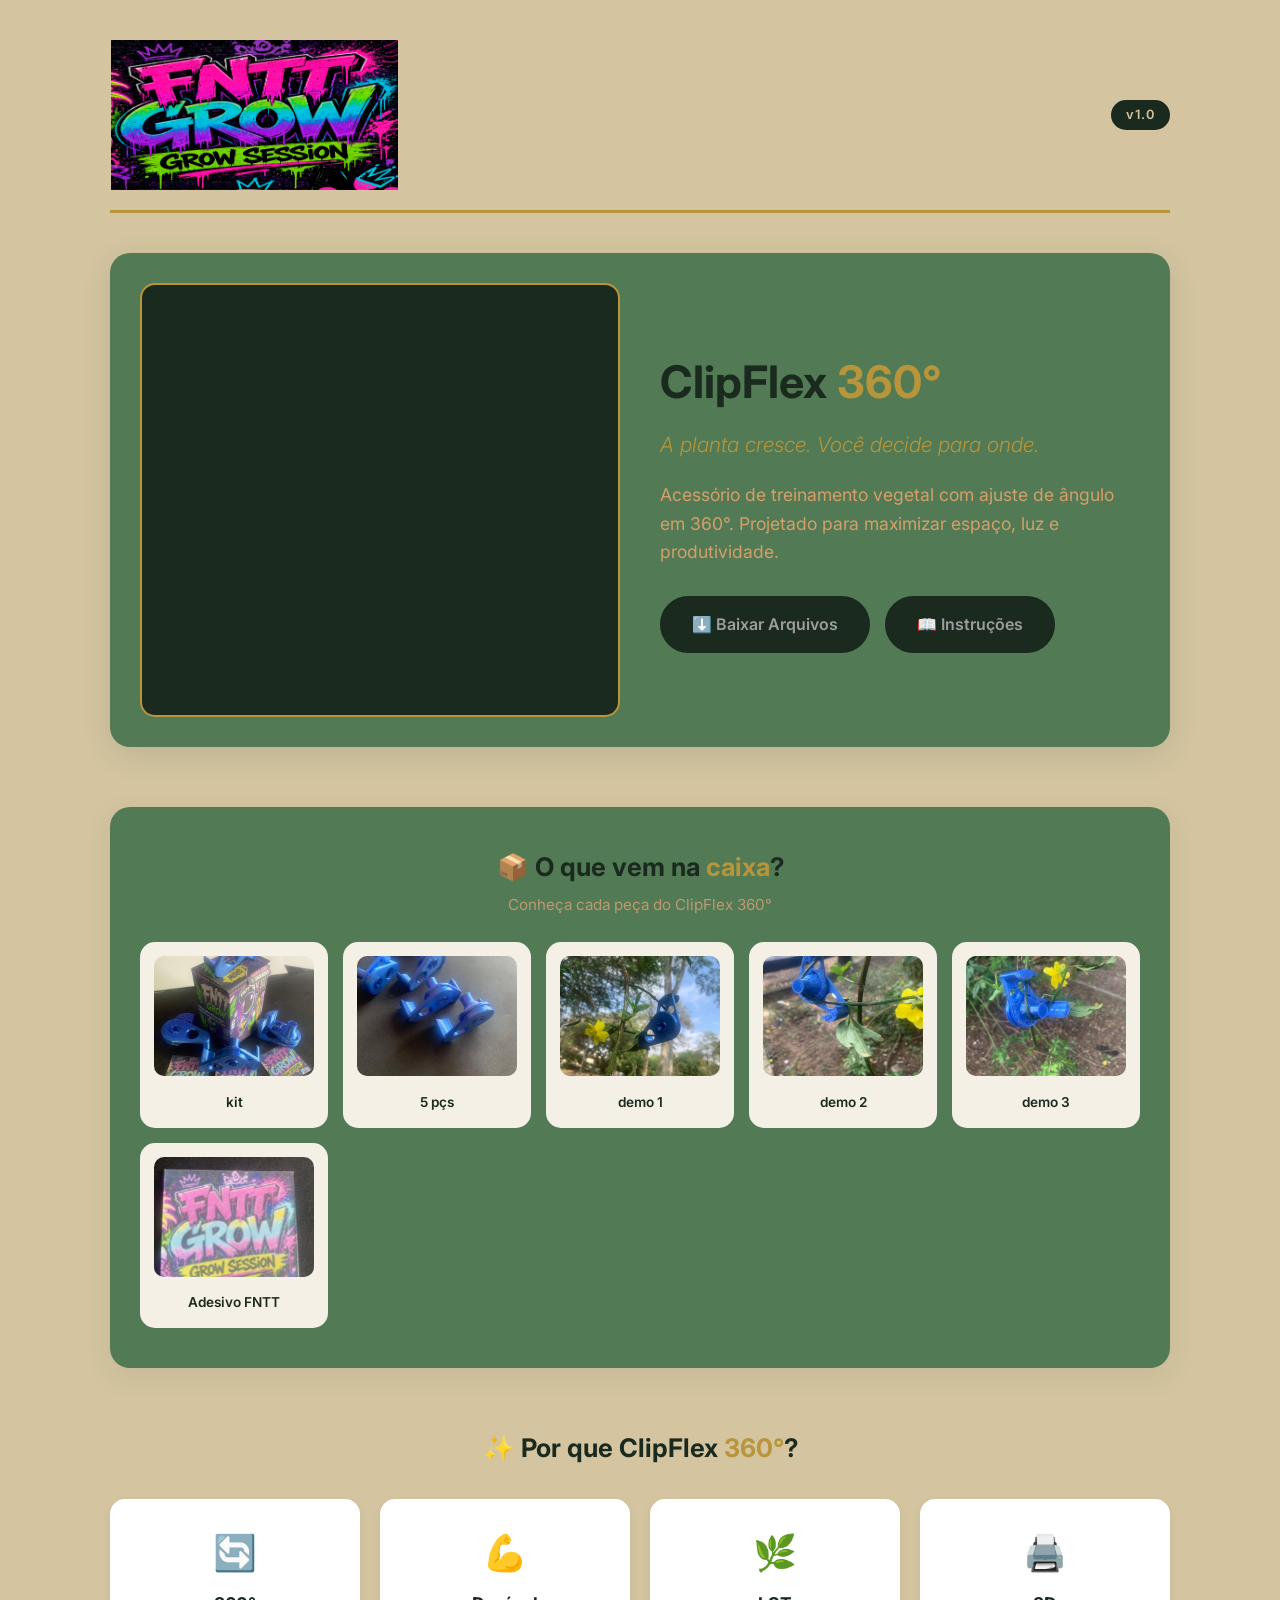
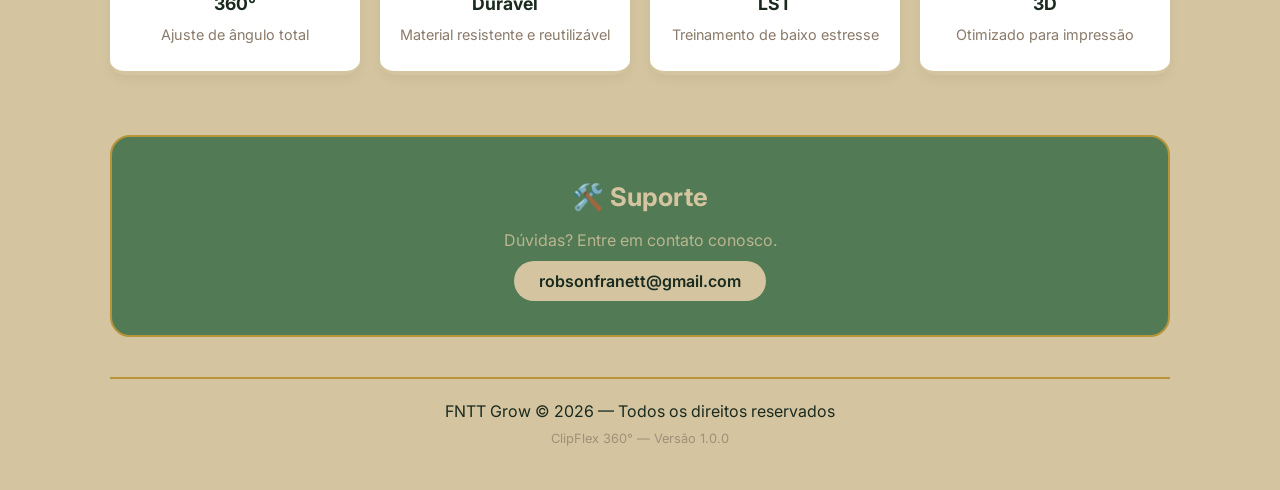
==== commit 192e6411: "feat: atualiza imagens da galeria e ajusta estilos do site" ====
--- a/index.html
+++ b/index.html
@@ -71,19 +71,23 @@
             <div class="gallery-grid">
                 <div class="gallery-item">
                     <img src="produto/imagens/001.jpeg" alt="Peça 1">
-                    <p>Peça 1</p>
+                    <p>kit</p>
                 </div>
                 <div class="gallery-item">
                     <img src="produto/imagens/002.jpeg" alt="Peça 2">
-                    <p>Peça 2</p>
+                    <p>5 pçs</p>
                 </div>
                 <div class="gallery-item">
                     <img src="produto/imagens/003.jpeg" alt="Peça 3">
-                    <p>Peça 3</p>
+                    <p>demo 1</p>
                 </div>
                 <div class="gallery-item">
                     <img src="produto/imagens/004.jpeg" alt="Peça 4">
-                    <p>Peça 4</p>
+                    <p>demo 2</p>
+                </div>
+                                <div class="gallery-item">
+                    <img src="produto/imagens/005.jpeg" alt="Peça 5">
+                    <p>demo 3</p>
                 </div>
                 <div class="gallery-item">
                     <img src="produto/imagens/ADESIVO.jpeg" alt="Adesivo FNTT">
--- a/style.css
+++ b/style.css
@@ -45,7 +45,7 @@
 }
 
 .logo-img {
-    height: 130px;      /* Altura do logo - ajuste conforme necessário */
+    height: 150px;      /* Altura do logo - ajuste conforme necessário */
     width: auto;
     display: block;
     object-fit: contain;
@@ -118,7 +118,7 @@
 
 .description {
     font-size: 1.1rem;
-    color: #5a4a3a;
+    color: #d69f69;
     margin-bottom: 30px;
 }
 
@@ -195,7 +195,7 @@
 }
 
 .gallery-subtitle {
-    color: #8a7a6a;
+    color: #c09870;
     margin-bottom: 25px;
     font-size: 0.95rem;
 }
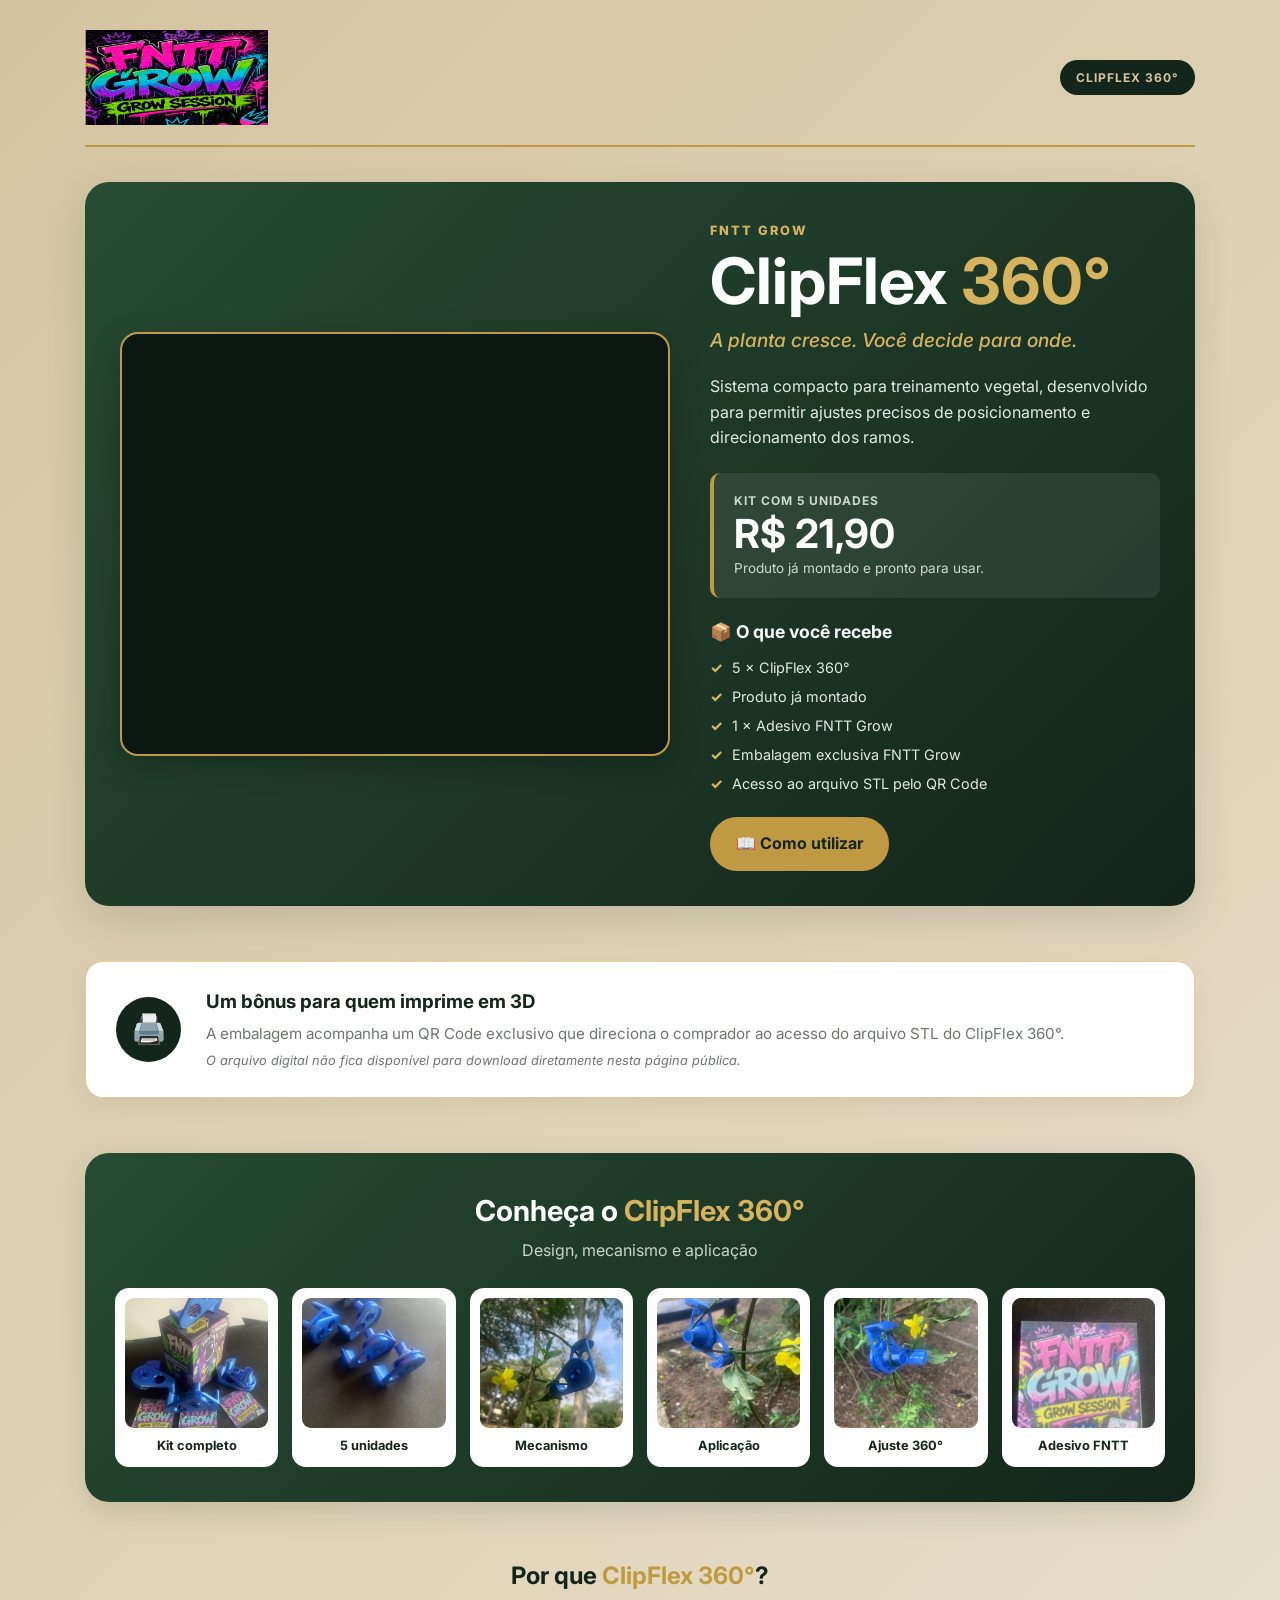
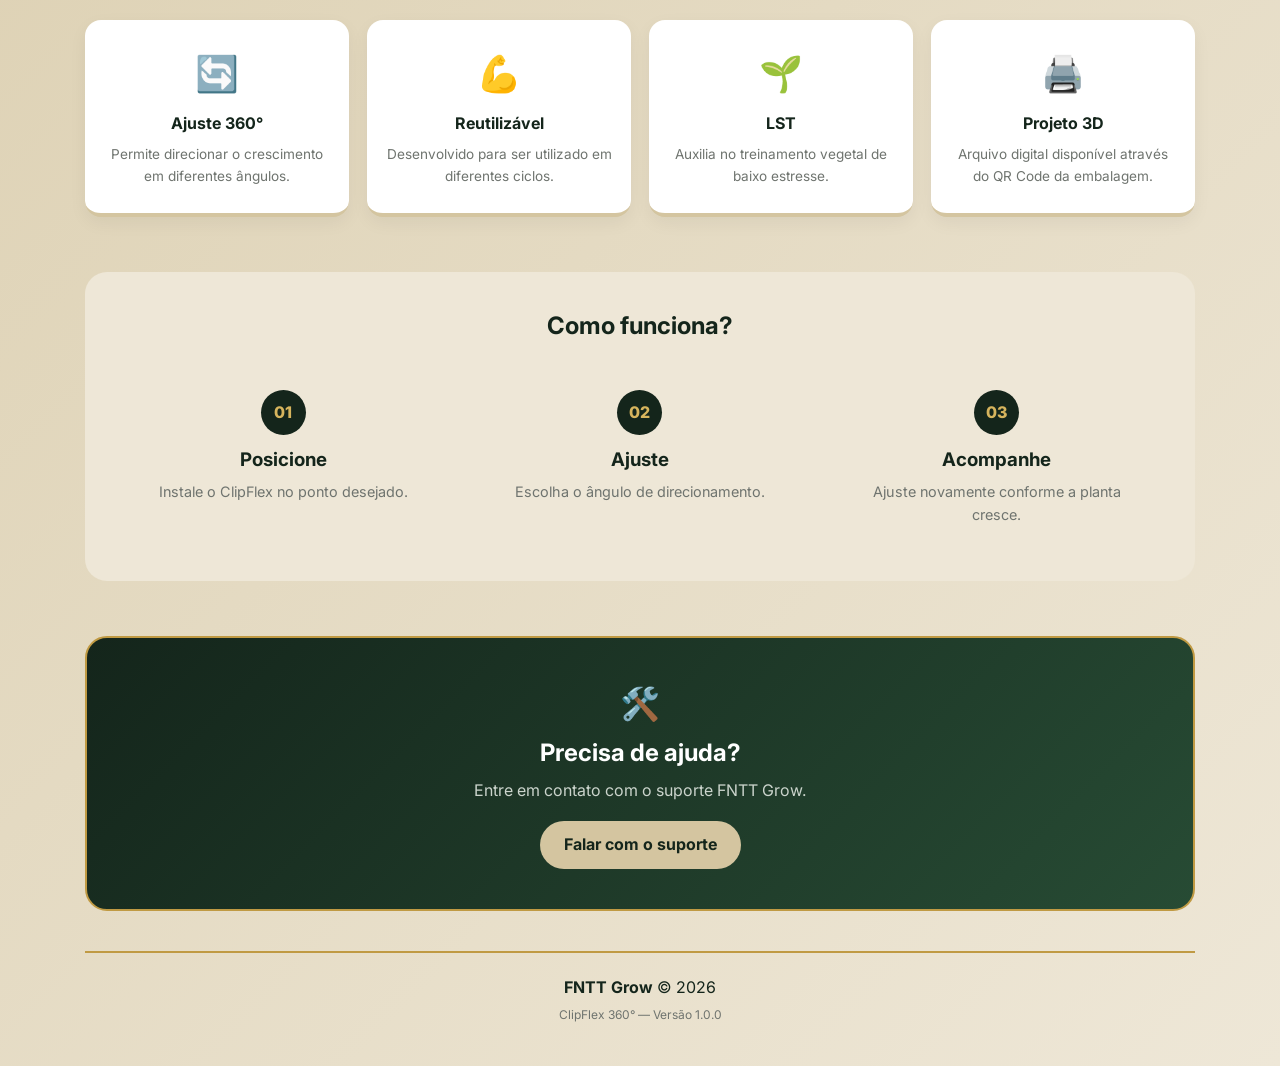
==== commit 001dace5: "refatora pagina e limpa arquivos antigos" ====
--- a/index.html
+++ b/index.html
@@ -1,149 +1,533 @@
 <!DOCTYPE html>
 <html lang="pt-BR">
+
 <head>
-    <!-- ============================================
-         METADADOS E CONFIGURAÇÕES
-         ============================================ -->
     <meta charset="UTF-8">
+
     <meta name="viewport" content="width=device-width, initial-scale=1.0">
+
     <title>ClipFlex 360° — FNTT Grow</title>
-    <meta name="description" content="Acessório de treinamento vegetal com ajuste de ângulo em 360°. Maximize espaço, luz e produtividade.">
-
-    <!-- ============================================
-         ARQUIVOS EXTERNOS (CSS E FONTES)
-         ============================================ -->
+
+    <meta
+        name="description"
+        content="ClipFlex 360° FNTT Grow — kit com 5 clips para treinamento vegetal. Produto já montado, reutilizável e com ajuste de ângulo."
+    >
+
     <link rel="stylesheet" href="style.css">
+
     <link rel="preconnect" href="https://fonts.googleapis.com">
     <link rel="preconnect" href="https://fonts.gstatic.com" crossorigin>
-    <link href="https://fonts.googleapis.com/css2?family=Inter:wght@300;400;500;600;700&display=swap" rel="stylesheet">
+
+    <link
+        href="https://fonts.googleapis.com/css2?family=Inter:wght@300;400;500;600;700;800&display=swap"
+        rel="stylesheet"
+    >
 </head>
+
 <body>
-    <div class="container">
-        <!-- ============================================
-             HEADER / CABEÇALHO (SOMENTE LOGO)
-             ============================================ -->
-        <header>
-            <div class="logo">
-                <img src="produto/imagens/logo.png" alt="FNTT Grow - Logo" class="logo-img">
-            </div>
-            <div class="badge">v1.0</div>
-        </header>
-
-        <!-- ============================================
-             SEÇÃO PRINCIPAL (HERO)
-             ============================================ -->
-        <section class="hero">
-            <!-- VÍDEO DO YOUTUBE -->
-            <div class="product-image">
-                <iframe 
-                    width="100%" 
-                    height="400" 
-                    src="https://www.youtube.com/embed/BpMspO3z7nI" 
-                    title="ClipFlex 360° - FNTT Grow"
-                    frameborder="0" 
-                    allow="accelerometer; autoplay; clipboard-write; encrypted-media; gyroscope; picture-in-picture" 
-                    allowfullscreen
-                    style="border-radius: 12px;">
-                </iframe>
-            </div>
-
-            <!-- INFORMAÇÕES DO PRODUTO -->
-            <div class="product-info">
-                <h2>ClipFlex <span>360°</span></h2>
-                <p class="tagline">A planta cresce. Você decide para onde.</p>
-                <p class="description">
-                    Acessório de treinamento vegetal com ajuste de ângulo em 360°.
-                    Projetado para maximizar espaço, luz e produtividade.
-                </p>
-                <div class="cta-buttons">
-                    <a href="download.html" class="btn-primary">⬇️ Baixar Arquivos</a>
-                    <a href="produto/documentos/instrucoes.md" class="btn-secondary" target="_blank">📖 Instruções</a>
-                </div>
-            </div>
-        </section>
-
-        <!-- ============================================
-             GALERIA - "O que vem na caixa?"
-             ============================================ -->
-        <section class="gallery">
-            <h3>📦 O que vem na <span>caixa</span>?</h3>
-            <p class="gallery-subtitle">Conheça cada peça do ClipFlex 360°</p>
-            <div class="gallery-grid">
-                <div class="gallery-item">
-                    <img src="produto/imagens/001.jpeg" alt="Peça 1">
-                    <p>kit</p>
-                </div>
-                <div class="gallery-item">
-                    <img src="produto/imagens/002.jpeg" alt="Peça 2">
-                    <p>5 pçs</p>
-                </div>
-                <div class="gallery-item">
-                    <img src="produto/imagens/003.jpeg" alt="Peça 3">
-                    <p>demo 1</p>
-                </div>
-                <div class="gallery-item">
-                    <img src="produto/imagens/004.jpeg" alt="Peça 4">
-                    <p>demo 2</p>
-                </div>
-                                <div class="gallery-item">
-                    <img src="produto/imagens/005.jpeg" alt="Peça 5">
-                    <p>demo 3</p>
-                </div>
-                <div class="gallery-item">
-                    <img src="produto/imagens/ADESIVO.jpeg" alt="Adesivo FNTT">
-                    <p>Adesivo FNTT</p>
-                </div>
-            </div>
-        </section>
-
-        <!-- ============================================
-             DIFERENCIAIS - "Por que ClipFlex 360°?"
-             ============================================ -->
-        <section class="features">
-            <h3>✨ Por que ClipFlex <span>360°</span>?</h3>
-            <div class="features-grid">
-                <div class="feature">
-                    <span class="feature-icon">🔄</span>
-                    <h4>360°</h4>
-                    <p>Ajuste de ângulo total</p>
-                </div>
-                <div class="feature">
-                    <span class="feature-icon">💪</span>
-                    <h4>Durável</h4>
-                    <p>Material resistente e reutilizável</p>
-                </div>
-                <div class="feature">
-                    <span class="feature-icon">🌿</span>
-                    <h4>LST</h4>
-                    <p>Treinamento de baixo estresse</p>
-                </div>
-                <div class="feature">
-                    <span class="feature-icon">🖨️</span>
-                    <h4>3D</h4>
-                    <p>Otimizado para impressão</p>
-                </div>
-            </div>
-        </section>
-
-        <!-- ============================================
-             SUPORTE - Contato
-             ============================================ -->
-        <section class="support">
-            <h3>🛠️ Suporte</h3>
-            <p>Dúvidas? Entre em contato conosco.</p>
-            <a href="mailto:robsonfranett@gmail.com" class="btn-support">robsonfranett@gmail.com</a>
-        </section>
-
-        <!-- ============================================
-             RODAPÉ (FOOTER)
-             ============================================ -->
-        <footer>
-            <p>FNTT Grow © 2026 — Todos os direitos reservados</p>
-            <p class="small">ClipFlex 360° — Versão 1.0.0</p>
-        </footer>
-    </div>
-
-    <!-- ARQUIVO JAVASCRIPT (comportamentos) -->
-    <script src="script.js"></script>
+
+<div class="container">
+
+    <!-- ============================================
+         HEADER
+         ============================================ -->
+
+    <header>
+
+        <div class="logo">
+            <img
+                src="produto/imagens/logo.png"
+                alt="FNTT Grow"
+                class="logo-img"
+            >
+        </div>
+
+        <div class="badge">
+            CLIPFLEX 360°
+        </div>
+
+    </header>
+
+
+    <!-- ============================================
+         HERO / PRODUTO
+         ============================================ -->
+
+    <section class="hero">
+
+        <!-- VÍDEO -->
+
+        <div class="product-image">
+
+            <iframe
+                src="https://www.youtube.com/embed/BpMspO3z7nI"
+                title="ClipFlex 360° — FNTT Grow"
+                allow="accelerometer; autoplay; clipboard-write; encrypted-media; gyroscope; picture-in-picture"
+                allowfullscreen>
+            </iframe>
+
+        </div>
+
+
+        <!-- INFORMAÇÕES -->
+
+        <div class="product-info">
+
+            <div class="product-label">
+                FNTT GROW
+            </div>
+
+            <h1>
+                ClipFlex <span>360°</span>
+            </h1>
+
+            <p class="tagline">
+                A planta cresce. Você decide para onde.
+            </p>
+
+            <p class="description">
+                Sistema compacto para treinamento vegetal,
+                desenvolvido para permitir ajustes precisos
+                de posicionamento e direcionamento dos ramos.
+            </p>
+
+
+            <!-- PREÇO -->
+
+            <div class="price-box">
+
+                <span class="price-label">
+                    KIT COM 5 UNIDADES
+                </span>
+
+                <strong>
+                    R$ 21,90
+                </strong>
+
+                <span class="price-info">
+                    Produto já montado e pronto para usar.
+                </span>
+
+            </div>
+
+
+            <!-- CONTEÚDO -->
+
+            <div class="kit-info">
+
+                <h3>
+                    📦 O que você recebe
+                </h3>
+
+                <ul>
+
+                    <li>
+                        <span>✓</span>
+                        5 × ClipFlex 360°
+                    </li>
+
+                    <li>
+                        <span>✓</span>
+                        Produto já montado
+                    </li>
+
+                    <li>
+                        <span>✓</span>
+                        1 × Adesivo FNTT Grow
+                    </li>
+
+                    <li>
+                        <span>✓</span>
+                        Embalagem exclusiva FNTT Grow
+                    </li>
+
+                    <li>
+                        <span>✓</span>
+                        Acesso ao arquivo STL pelo QR Code
+                    </li>
+
+                </ul>
+
+            </div>
+
+
+            <!-- BOTÃO DE INSTRUÇÕES -->
+
+            <div class="cta-buttons">
+
+                <a
+                    href="produto/documentos/instrucoes.md"
+                    class="btn-secondary"
+                    target="_blank"
+                    rel="noopener"
+                >
+                    📖 Como utilizar
+                </a>
+
+            </div>
+
+        </div>
+
+    </section>
+
+
+    <!-- ============================================
+         QR CODE / ARQUIVO DIGITAL
+         ============================================ -->
+
+    <section class="digital-bonus">
+
+        <div class="digital-icon">
+            🖨️
+        </div>
+
+        <div>
+
+            <h3>
+                Um bônus para quem imprime em 3D
+            </h3>
+
+            <p>
+                A embalagem acompanha um QR Code exclusivo
+                que direciona o comprador ao acesso do arquivo
+                STL do ClipFlex 360°.
+            </p>
+
+            <p class="digital-note">
+                O arquivo digital não fica disponível para download
+                diretamente nesta página pública.
+            </p>
+
+        </div>
+
+    </section>
+
+
+    <!-- ============================================
+         GALERIA
+         ============================================ -->
+
+    <section class="gallery">
+
+        <h2>
+            Conheça o <span>ClipFlex 360°</span>
+        </h2>
+
+        <p class="gallery-subtitle">
+            Design, mecanismo e aplicação
+        </p>
+
+
+        <div class="gallery-grid">
+
+            <div class="gallery-item">
+
+                <img
+                    src="produto/imagens/001.jpeg"
+                    alt="Kit ClipFlex 360°"
+                    loading="lazy"
+                >
+
+                <p>
+                    Kit completo
+                </p>
+
+            </div>
+
+
+            <div class="gallery-item">
+
+                <img
+                    src="produto/imagens/002.jpeg"
+                    alt="Cinco unidades ClipFlex 360°"
+                    loading="lazy"
+                >
+
+                <p>
+                    5 unidades
+                </p>
+
+            </div>
+
+
+            <div class="gallery-item">
+
+                <img
+                    src="produto/imagens/003.jpeg"
+                    alt="Detalhe do mecanismo ClipFlex"
+                    loading="lazy"
+                >
+
+                <p>
+                    Mecanismo
+                </p>
+
+            </div>
+
+
+            <div class="gallery-item">
+
+                <img
+                    src="produto/imagens/004.jpeg"
+                    alt="ClipFlex em funcionamento"
+                    loading="lazy"
+                >
+
+                <p>
+                    Aplicação
+                </p>
+
+            </div>
+
+
+            <div class="gallery-item">
+
+                <img
+                    src="produto/imagens/005.jpeg"
+                    alt="Ajuste do ClipFlex 360°"
+                    loading="lazy"
+                >
+
+                <p>
+                    Ajuste 360°
+                </p>
+
+            </div>
+
+
+            <div class="gallery-item">
+
+                <img
+                    src="produto/imagens/ADESIVO.jpeg"
+                    alt="Adesivo FNTT Grow"
+                    loading="lazy"
+                >
+
+                <p>
+                    Adesivo FNTT
+                </p>
+
+            </div>
+
+        </div>
+
+    </section>
+
+
+    <!-- ============================================
+         DIFERENCIAIS
+         ============================================ -->
+
+    <section class="features">
+
+        <h2>
+            Por que <span>ClipFlex 360°</span>?
+        </h2>
+
+
+        <div class="features-grid">
+
+
+            <div class="feature">
+
+                <span class="feature-icon">
+                    🔄
+                </span>
+
+                <h3>
+                    Ajuste 360°
+                </h3>
+
+                <p>
+                    Permite direcionar o crescimento
+                    em diferentes ângulos.
+                </p>
+
+            </div>
+
+
+            <div class="feature">
+
+                <span class="feature-icon">
+                    💪
+                </span>
+
+                <h3>
+                    Reutilizável
+                </h3>
+
+                <p>
+                    Desenvolvido para ser utilizado
+                    em diferentes ciclos.
+                </p>
+
+            </div>
+
+
+            <div class="feature">
+
+                <span class="feature-icon">
+                    🌱
+                </span>
+
+                <h3>
+                    LST
+                </h3>
+
+                <p>
+                    Auxilia no treinamento vegetal
+                    de baixo estresse.
+                </p>
+
+            </div>
+
+
+            <div class="feature">
+
+                <span class="feature-icon">
+                    🖨️
+                </span>
+
+                <h3>
+                    Projeto 3D
+                </h3>
+
+                <p>
+                    Arquivo digital disponível através
+                    do QR Code da embalagem.
+                </p>
+
+            </div>
+
+
+        </div>
+
+    </section>
+
+
+    <!-- ============================================
+         COMO FUNCIONA
+         ============================================ -->
+
+    <section class="how-it-works">
+
+        <h2>
+            Como funciona?
+        </h2>
+
+
+        <div class="steps">
+
+
+            <div class="step">
+
+                <span>
+                    01
+                </span>
+
+                <h3>
+                    Posicione
+                </h3>
+
+                <p>
+                    Instale o ClipFlex no ponto desejado.
+                </p>
+
+            </div>
+
+
+            <div class="step">
+
+                <span>
+                    02
+                </span>
+
+                <h3>
+                    Ajuste
+                </h3>
+
+                <p>
+                    Escolha o ângulo de direcionamento.
+                </p>
+
+            </div>
+
+
+            <div class="step">
+
+                <span>
+                    03
+                </span>
+
+                <h3>
+                    Acompanhe
+                </h3>
+
+                <p>
+                    Ajuste novamente conforme a planta cresce.
+                </p>
+
+            </div>
+
+
+        </div>
+
+    </section>
+
+
+    <!-- ============================================
+         SUPORTE
+         ============================================ -->
+
+    <section class="support">
+
+        <div class="support-icon">
+            🛠️
+        </div>
+
+        <h2>
+            Precisa de ajuda?
+        </h2>
+
+        <p>
+            Entre em contato com o suporte FNTT Grow.
+        </p>
+
+        <a
+            href="mailto:robsonfranett@gmail.com"
+            class="btn-support"
+        >
+            Falar com o suporte
+        </a>
+
+    </section>
+
+
+    <!-- ============================================
+         FOOTER
+         ============================================ -->
+
+    <footer>
+
+        <p>
+            <strong>FNTT Grow</strong> © 2026
+        </p>
+
+        <p class="small">
+            ClipFlex 360° — Versão 1.0.0
+        </p>
+
+    </footer>
+
+</div>
+
+
+<!-- ============================================
+     JAVASCRIPT
+     ============================================ -->
+
+<script src="script.js"></script>
+
 </body>
+
 </html>
--- a/style.css
+++ b/style.css
@@ -1,438 +1,1163 @@
-/* ============================================
-   RESET E CONFIGURAÇÕES GERAIS
-   ============================================ */
+/* =========================================================
+   CLIPFLEX 360° — FNTT GROW
+   STYLE.CSS
+   ========================================================= */
+
+
+/* =========================================================
+   RESET
+   ========================================================= */
+
 * {
     margin: 0;
     padding: 0;
     box-sizing: border-box;
 }
 
-/* ============================================
-   CORPO DA PÁGINA - Fundo e fonte principal
-   ============================================ */
+
+/* =========================================================
+   VARIÁVEIS
+   ========================================================= */
+
+:root {
+
+    --green-dark: #14251b;
+    --green: #274b34;
+    --green-light: #3d6849;
+
+    --gold: #c09a43;
+    --gold-light: #d6b45d;
+
+    --beige: #d4c5a0;
+    --beige-light: #eee7d7;
+
+    --white: #ffffff;
+
+    --text: #1a261e;
+    --text-light: #6f746f;
+
+    --shadow: rgba(20, 37, 27, 0.14);
+
+}
+
+
+/* =========================================================
+   BODY
+   ========================================================= */
+
 body {
-    font-family: 'Inter', 'Segoe UI', Tahoma, Geneva, Verdana, sans-serif;
-    background: #d4c5a0; /* Bege FNTT */
-    color: #1a2a1f;
+
+    font-family:
+        'Inter',
+        'Segoe UI',
+        Tahoma,
+        Geneva,
+        Verdana,
+        sans-serif;
+
+    background:
+        linear-gradient(
+            135deg,
+            #d4c5a0 0%,
+            #eee7d7 100%
+        );
+
+    color: var(--text);
+
     line-height: 1.6;
+
     min-height: 100vh;
-}
+
+}
+
+
+/* =========================================================
+   CONTAINER
+   ========================================================= */
 
 .container {
-    max-width: 1100px;
+
+    max-width: 1150px;
+
     margin: 0 auto;
+
     padding: 20px;
-}
-
-/* ============================================
-   HEADER / CABEÇALHO
-   ============================================ */
+
+}
+
+
+/* =========================================================
+   HEADER
+   ========================================================= */
+
 header {
+
     display: flex;
+
     justify-content: space-between;
+
     align-items: center;
-    padding: 20px 0;
-    border-bottom: 3px solid #b8953a;
+
+    padding: 10px 0 20px;
+
+    margin-bottom: 35px;
+
+    border-bottom:
+        2px solid var(--gold);
+
+}
+
+
+.logo {
+
+    display: flex;
+
+    align-items: center;
+
+}
+
+
+.logo-img {
+
+    width: auto;
+
+    height: 95px;
+
+    display: block;
+
+    object-fit: contain;
+
+}
+
+
+.badge {
+
+    background: var(--green-dark);
+
+    color: var(--beige);
+
+    padding: 8px 16px;
+
+    border-radius: 30px;
+
+    font-size: 0.75rem;
+
+    font-weight: 700;
+
+    letter-spacing: 1px;
+
+}
+
+
+/* =========================================================
+   HERO
+   ========================================================= */
+
+.hero {
+
+    display: grid;
+
+    grid-template-columns:
+        minmax(0, 1.1fr)
+        minmax(0, 0.9fr);
+
+    gap: 40px;
+
+    align-items: center;
+
+    margin-bottom: 55px;
+
+    padding: 35px;
+
+    background:
+        linear-gradient(
+            135deg,
+            var(--green) 0%,
+            var(--green-dark) 100%
+        );
+
+    border-radius: 24px;
+
+    box-shadow:
+        0 15px 40px var(--shadow);
+
+}
+
+
+/* =========================================================
+   VÍDEO
+   ========================================================= */
+
+.product-image {
+
+    background: #0d1711;
+
+    border-radius: 18px;
+
+    padding: 10px;
+
+    border:
+        2px solid var(--gold);
+
+    overflow: hidden;
+
+    box-shadow:
+        0 10px 30px rgba(0,0,0,0.25);
+
+}
+
+
+.product-image iframe {
+
+    display: block;
+
+    width: 100%;
+
+    height: 400px;
+
+    border: none;
+
+    border-radius: 12px;
+
+}
+
+
+/* =========================================================
+   INFORMAÇÕES DO PRODUTO
+   ========================================================= */
+
+.product-info {
+
+    color: var(--white);
+
+}
+
+
+.product-label {
+
+    display: inline-block;
+
+    margin-bottom: 8px;
+
+    color: var(--gold-light);
+
+    font-size: 0.8rem;
+
+    font-weight: 800;
+
+    letter-spacing: 2px;
+
+}
+
+
+.product-info h1 {
+
+    font-size: clamp(2.5rem, 5vw, 4rem);
+
+    line-height: 1;
+
+    margin-bottom: 12px;
+
+    color: var(--white);
+
+}
+
+
+.product-info h1 span {
+
+    color: var(--gold-light);
+
+}
+
+
+.tagline {
+
+    color: var(--gold-light);
+
+    font-size: 1.2rem;
+
+    font-weight: 500;
+
+    font-style: italic;
+
+    margin-bottom: 18px;
+
+}
+
+
+.description {
+
+    color: #e4e8e4;
+
+    font-size: 1rem;
+
+    margin-bottom: 22px;
+
+}
+
+
+/* =========================================================
+   PREÇO
+   ========================================================= */
+
+.price-box {
+
+    display: flex;
+
+    flex-direction: column;
+
+    align-items: flex-start;
+
+    margin: 20px 0;
+
+    padding: 18px 20px;
+
+    background:
+        rgba(255,255,255,0.08);
+
+    border-left:
+        4px solid var(--gold);
+
+    border-radius: 10px;
+
+}
+
+
+.price-label {
+
+    color: #cfd8d0;
+
+    font-size: 0.75rem;
+
+    font-weight: 700;
+
+    letter-spacing: 1px;
+
+}
+
+
+.price-box strong {
+
+    color: var(--white);
+
+    font-size: 2.5rem;
+
+    line-height: 1.2;
+
+}
+
+
+.price-info {
+
+    color: #cfd8d0;
+
+    font-size: 0.85rem;
+
+}
+
+
+/* =========================================================
+   CONTEÚDO DO KIT
+   ========================================================= */
+
+.kit-info {
+
+    margin-top: 20px;
+
+}
+
+
+.kit-info h3 {
+
+    color: var(--white);
+
+    margin-bottom: 10px;
+
+    font-size: 1.1rem;
+
+}
+
+
+.kit-info ul {
+
+    list-style: none;
+
+}
+
+
+.kit-info li {
+
+    display: flex;
+
+    gap: 9px;
+
+    margin-bottom: 6px;
+
+    color: #e4e8e4;
+
+    font-size: 0.9rem;
+
+}
+
+
+.kit-info li span {
+
+    color: var(--gold-light);
+
+    font-weight: 800;
+
+}
+
+
+/* =========================================================
+   BOTÕES
+   ========================================================= */
+
+.cta-buttons {
+
+    display: flex;
+
+    gap: 12px;
+
+    flex-wrap: wrap;
+
+    margin-top: 22px;
+
+}
+
+
+.btn-secondary {
+
+    display: inline-block;
+
+    padding: 12px 24px;
+
+    background: var(--gold);
+
+    color: var(--green-dark);
+
+    border:
+        2px solid var(--gold);
+
+    border-radius: 50px;
+
+    text-decoration: none;
+
+    font-weight: 700;
+
+    transition:
+        0.25s ease;
+
+}
+
+
+.btn-secondary:hover {
+
+    background: var(--gold-light);
+
+    border-color: var(--gold-light);
+
+    transform:
+        translateY(-2px);
+
+    box-shadow:
+        0 8px 20px rgba(192,154,67,0.25);
+
+}
+
+
+/* =========================================================
+   BÔNUS DIGITAL
+   ========================================================= */
+
+.digital-bonus {
+
+    display: flex;
+
+    align-items: center;
+
+    gap: 25px;
+
+    margin-bottom: 55px;
+
+    padding: 25px 30px;
+
+    background: var(--white);
+
+    border-radius: 18px;
+
+    border:
+        1px solid rgba(192,154,67,0.5);
+
+    box-shadow:
+        0 8px 25px rgba(0,0,0,0.06);
+
+}
+
+
+.digital-icon {
+
+    display: flex;
+
+    align-items: center;
+
+    justify-content: center;
+
+    min-width: 65px;
+
+    height: 65px;
+
+    background: var(--green-dark);
+
+    border-radius: 50%;
+
+    font-size: 1.8rem;
+
+}
+
+
+.digital-bonus h3 {
+
+    color: var(--green-dark);
+
+    margin-bottom: 5px;
+
+}
+
+
+.digital-bonus p {
+
+    color: var(--text-light);
+
+    font-size: 0.95rem;
+
+}
+
+
+.digital-note {
+
+    margin-top: 5px;
+
+    font-size: 0.8rem !important;
+
+    font-style: italic;
+
+}
+
+
+/* =========================================================
+   GALERIA
+   ========================================================= */
+
+.gallery {
+
+    margin-bottom: 55px;
+
+    padding: 35px 30px;
+
+    background:
+        linear-gradient(
+            135deg,
+            var(--green) 0%,
+            var(--green-dark) 100%
+        );
+
+    border-radius: 24px;
+
+    box-shadow:
+        0 10px 30px var(--shadow);
+
+    text-align: center;
+
+}
+
+
+.gallery h2 {
+
+    color: var(--white);
+
+    font-size: 1.8rem;
+
+    margin-bottom: 4px;
+
+}
+
+
+.gallery h2 span {
+
+    color: var(--gold-light);
+
+}
+
+
+.gallery-subtitle {
+
+    color: #cbd4cc;
+
+    margin-bottom: 25px;
+
+}
+
+
+.gallery-grid {
+
+    display: grid;
+
+    grid-template-columns:
+        repeat(6, 1fr);
+
+    gap: 14px;
+
+}
+
+
+.gallery-item {
+
+    background: var(--white);
+
+    padding: 8px;
+
+    border-radius: 14px;
+
+    border:
+        2px solid transparent;
+
+    transition:
+        0.25s ease;
+
+}
+
+
+.gallery-item:hover {
+
+    transform:
+        translateY(-5px);
+
+    border-color:
+        var(--gold);
+
+    box-shadow:
+        0 10px 25px rgba(0,0,0,0.15);
+
+}
+
+
+.gallery-item img {
+
+    display: block;
+
+    width: 100%;
+
+    height: 130px;
+
+    object-fit: cover;
+
+    border-radius: 9px;
+
+}
+
+
+.gallery-item p {
+
+    margin-top: 8px;
+
+    color: var(--green-dark);
+
+    font-weight: 700;
+
+    font-size: 0.8rem;
+
+}
+
+
+/* =========================================================
+   DIFERENCIAIS
+   ========================================================= */
+
+.features {
+
+    margin-bottom: 55px;
+
+    text-align: center;
+
+}
+
+
+.features h2 {
+
+    color: var(--green-dark);
+
+    margin-bottom: 25px;
+
+}
+
+
+.features h2 span {
+
+    color: var(--gold);
+
+}
+
+
+.features-grid {
+
+    display: grid;
+
+    grid-template-columns:
+        repeat(4, 1fr);
+
+    gap: 18px;
+
+}
+
+
+.feature {
+
+    padding: 25px 18px;
+
+    background: var(--white);
+
+    border-radius: 16px;
+
+    border-bottom:
+        4px solid var(--beige);
+
+    box-shadow:
+        0 6px 18px rgba(0,0,0,0.05);
+
+    transition:
+        0.25s ease;
+
+}
+
+
+.feature:hover {
+
+    transform:
+        translateY(-5px);
+
+    border-bottom-color:
+        var(--gold);
+
+}
+
+
+.feature-icon {
+
+    display: block;
+
+    font-size: 2.2rem;
+
+    margin-bottom: 10px;
+
+}
+
+
+.feature h3 {
+
+    color: var(--green-dark);
+
+    font-size: 1rem;
+
+    margin-bottom: 7px;
+
+}
+
+
+.feature p {
+
+    color: var(--text-light);
+
+    font-size: 0.85rem;
+
+}
+
+
+/* =========================================================
+   COMO FUNCIONA
+   ========================================================= */
+
+.how-it-works {
+
+    margin-bottom: 55px;
+
+    padding: 35px 30px;
+
+    background: var(--beige-light);
+
+    border-radius: 22px;
+
+    text-align: center;
+
+}
+
+
+.how-it-works h2 {
+
+    color: var(--green-dark);
+
+    margin-bottom: 25px;
+
+}
+
+
+.steps {
+
+    display: grid;
+
+    grid-template-columns:
+        repeat(3, 1fr);
+
+    gap: 20px;
+
+}
+
+
+.step {
+
+    position: relative;
+
+    padding: 20px;
+
+}
+
+
+.step > span {
+
+    display: inline-flex;
+
+    align-items: center;
+
+    justify-content: center;
+
+    width: 45px;
+
+    height: 45px;
+
+    margin-bottom: 10px;
+
+    background: var(--green-dark);
+
+    color: var(--gold-light);
+
+    border-radius: 50%;
+
+    font-weight: 800;
+
+}
+
+
+.step h3 {
+
+    color: var(--green-dark);
+
+    margin-bottom: 5px;
+
+}
+
+
+.step p {
+
+    color: var(--text-light);
+
+    font-size: 0.9rem;
+
+}
+
+
+/* =========================================================
+   SUPORTE
+   ========================================================= */
+
+.support {
+
     margin-bottom: 40px;
-}
-
-/* ============================================
-   LOGO (somente imagem)
-   ============================================ */
-.logo {
-    display: flex;
-    align-items: center;
-}
-
-.logo-img {
-    height: 150px;      /* Altura do logo - ajuste conforme necessário */
-    width: auto;
-    display: block;
-    object-fit: contain;
-}
-
-/* ============================================
-   BADGE / VERSÃO
-   ============================================ */
-.badge {
-    background: #1a2a1f;
-    color: #d4c5a0;
-    padding: 5px 15px;
-    border-radius: 20px;
-    font-size: 0.8rem;
-    font-weight: 600;
-    letter-spacing: 1px;
-}
-
-/* ============================================
-   SEÇÃO PRINCIPAL (HERO)
-   ============================================ */
-.hero {
-    display: grid;
-    grid-template-columns: 1fr 1fr;
-    gap: 40px;
-    align-items: center;
-    margin-bottom: 60px;
-    background: hsl(123, 20%, 40%);
-    padding: 30px;
-    border-radius: 20px;
-    box-shadow: 0 8px 30px rgba(26, 42, 31, 0.12);
-}
-
-.product-image {
-    background: #1a2a1f;
-    border-radius: 15px;
-    padding: 15px;
+
+    padding: 40px 25px;
+
+    background:
+        linear-gradient(
+            135deg,
+            var(--green-dark),
+            var(--green)
+        );
+
+    color: var(--white);
+
+    border:
+        2px solid var(--gold);
+
+    border-radius: 22px;
+
     text-align: center;
-    display: flex;
-    align-items: center;
-    justify-content: center;
-    overflow: hidden;
-    border: 2px solid #b8953a;
-}
-
-.product-image iframe {
-    width: 100%;
-    height: 400px;
-    border-radius: 10px;
-    border: none;
-}
-
-.product-info h2 {
-    font-size: 2.8rem;
-    color: #1a2a1f;
-    margin-bottom: 10px;
-}
-
-.product-info h2 span {
-    color: #b8953a;
-}
-
-.tagline {
-    font-size: 1.3rem;
-    font-weight: 300;
-    color: #b8953a;
-    font-style: italic;
-    margin-bottom: 20px;
-}
-
-.description {
-    font-size: 1.1rem;
-    color: #d69f69;
-    margin-bottom: 30px;
-}
-
-/* ============================================
-   BOTÕES
-   ============================================ */
-.cta-buttons {
-    display: flex;
-    gap: 15px;
-    flex-wrap: wrap;
-}
-
-.btn-primary {
-    background: #1a2a1f;
-    color: #9e9e9c;
-    padding: 14px 30px;
+
+}
+
+
+.support-icon {
+
+    font-size: 2rem;
+
+    margin-bottom: 5px;
+
+}
+
+
+.support h2 {
+
+    margin-bottom: 5px;
+
+}
+
+
+.support p {
+
+    color: #cbd4cc;
+
+    margin-bottom: 18px;
+
+}
+
+
+.btn-support {
+
+    display: inline-block;
+
+    padding: 11px 24px;
+
+    background: var(--beige);
+
+    color: var(--green-dark);
+
     border-radius: 50px;
+
     text-decoration: none;
-    font-weight: 600;
-    font-size: 1rem;
-    transition: all 0.3s;
-    border: 2px solid #1a2a1f;
-    cursor: pointer;
-}
-
-.btn-primary:hover {
-    background: #b8953a;
-    border-color: #b8953a;
-    color: #1a2a1f;
-    transform: translateY(-2px);
-    box-shadow: 0 6px 20px rgba(184, 149, 58, 0.35);
-}
-
-.btn-secondary {
-    background:  #1a2a1f;
-    color: #9b9e9c;
-    padding: 14px 30px;
-    border-radius: 50px;
-    text-decoration: none;
-    font-weight: 600;
-    font-size: 1rem;
-    border: 2px solid #1a2a1f;
-    transition: all 0.3s;
-}
-
-.btn-secondary:hover {
-background: #b8953a;
-    border-color: #b8953a;
-    color: #1a2a1f;
-    transform: translateY(-2px);
-    box-shadow: 0 6px 20px rgba(184, 149, 58, 0.35);
-}
-
-/* ============================================
-   GALERIA
-   ============================================ */
-.gallery {
-    background: hsl(123, 20%, 40%);
-    border-radius: 20px;
-    padding: 40px 30px;
-    margin-bottom: 60px;
+
+    font-weight: 700;
+
+    transition:
+        0.25s ease;
+
+}
+
+
+.btn-support:hover {
+
+    background: var(--gold-light);
+
+    transform:
+        translateY(-2px);
+
+}
+
+
+/* =========================================================
+   FOOTER
+   ========================================================= */
+
+footer {
+
+    padding: 22px 0;
+
+    border-top:
+        2px solid var(--gold);
+
     text-align: center;
-    box-shadow: 0 8px 30px rgba(26, 42, 31, 0.08);
-}
-
-.gallery h3 {
-    font-size: 1.6rem;
-    margin-bottom: 5px;
-    color: #1a2a1f;
-}
-
-.gallery h3 span {
-    color: #b8953a;
-}
-
-.gallery-subtitle {
-    color: #c09870;
-    margin-bottom: 25px;
-    font-size: 0.95rem;
-}
-
-.gallery-grid {
-    display: grid;
-    grid-template-columns: repeat(5, 1fr);
-    gap: 15px;
-}
-
-.gallery-item {
-    background: #f5f0e6;
-    border-radius: 15px;
-    padding: 12px;
-    transition: all 0.3s;
-    border: 2px solid transparent;
-}
-
-.gallery-item:hover {
-    transform: translateY(-5px);
-    border-color: #b8953a;
-    box-shadow: 0 8px 25px rgba(184, 149, 58, 0.2);
-}
-
-.gallery-item img {
-    width: 100%;
-    height: 120px;
-    object-fit: cover;
-    border-radius: 10px;
-}
-
-.gallery-item p {
-    margin-top: 8px;
-    font-weight: 600;
-    font-size: 0.85rem;
-    color: #1a2a1f;
-}
-
-/* ============================================
-   DIFERENCIAIS
-   ============================================ */
-.features {
-    margin-bottom: 60px;
-    text-align: center;
-}
-
-.features h3 {
-    font-size: 1.6rem;
-    margin-bottom: 30px;
-    color: #1a2a1f;
-}
-
-.features h3 span {
-    color: #b8953a;
-}
-
-.features-grid {
-    display: grid;
-    grid-template-columns: repeat(4, 1fr);
-    gap: 20px;
-}
-
-.feature {
-    background: #ffffff;
-    padding: 25px 15px;
-    border-radius: 15px;
-    box-shadow: 0 4px 12px rgba(0,0,0,0.05);
-    transition: all 0.3s;
-    border-bottom: 4px solid #d4c5a0;
-}
-
-.feature:hover {
-    transform: translateY(-5px);
-    box-shadow: 0 8px 25px rgba(26, 42, 31, 0.12);
-    border-bottom-color: #b8953a;
-}
-
-.feature-icon {
-    font-size: 2.2rem;
-    display: block;
-    margin-bottom: 10px;
-}
-
-.feature h4 {
-    color: #1a2a1f;
-    margin-bottom: 5px;
-    font-size: 1.1rem;
-}
-
-.feature h4 span {
-    color: #b8953a;
-}
-
-.feature p {
-    color: #8a7a6a;
-    font-size: 0.9rem;
-}
-
-/* ============================================
-   SUPORTE
-   ============================================ */
-.support {
-    text-align: center;
-    background:hsl(123, 20%, 40%);
-    color: #d4c5a0;
-    padding: 40px;
-    border-radius: 20px;
-    margin-bottom: 40px;
-    border: 2px solid #b8953a;
-}
-
-.support h3 {
-    font-size: 1.6rem;
-    margin-bottom: 10px;
-}
-
-.support h3 span {
-    color: #b8953a;
-}
-
-.support p {
-    margin-bottom: 15px;
-    opacity: 0.8;
-}
-
-.btn-support {
-    color: #1a2a1f;
-    background: #d4c5a0;
-    padding: 10px 25px;
-    border-radius: 50px;
-    text-decoration: none;
-    font-weight: 600;
-    transition: all 0.3s;
-}
-
-.btn-support:hover {
-    background: #b8953a;
-    transform: translateY(-2px);
-    box-shadow: 0 6px 20px rgba(184, 149, 58, 0.3);
-}
-
-/* ============================================
-   FOOTER / RODAPÉ
-   ============================================ */
-footer {
-    text-align: center;
-    padding: 20px 0;
-    border-top: 2px solid #b8953a;
-    color: #1a2a1f;
-}
+
+    color: var(--green-dark);
+
+}
+
 
 footer .small {
-    font-size: 0.8rem;
-    opacity: 0.7;
+
     margin-top: 5px;
-    color: #8a7a6a;
-}
-
-/* ============================================
-   RESPONSIVIDADE
-   ============================================ */
-@media (max-width: 1024px) {
+
+    color: var(--text-light);
+
+    font-size: 0.75rem;
+
+}
+
+
+/* =========================================================
+   TABLET
+   ========================================================= */
+
+@media (max-width: 1000px) {
+
     .gallery-grid {
-        grid-template-columns: repeat(3, 1fr);
-    }
-}
-
-@media (max-width: 768px) {
+
+        grid-template-columns:
+            repeat(3, 1fr);
+
+    }
+
+}
+
+
+/* =========================================================
+   MOBILE / TABLET
+   ========================================================= */
+
+@media (max-width: 800px) {
+
     .hero {
+
         grid-template-columns: 1fr;
-        padding: 20px;
-    }
+
+        padding: 22px;
+
+    }
+
+
+    .product-image iframe {
+
+        height: 330px;
+
+    }
+
 
     .features-grid {
-        grid-template-columns: repeat(2, 1fr);
-    }
+
+        grid-template-columns:
+            repeat(2, 1fr);
+
+    }
+
+
+    .steps {
+
+        grid-template-columns:
+            1fr;
+
+    }
+
+}
+
+
+/* =========================================================
+   CELULAR
+   ========================================================= */
+
+@media (max-width: 520px) {
+
+    .container {
+
+        padding: 12px;
+
+    }
+
+
+    header {
+
+        margin-bottom: 20px;
+
+    }
+
+
+    .logo-img {
+
+        height: 60px;
+
+    }
+
+
+    .badge {
+
+        font-size: 0.65rem;
+
+        padding: 6px 10px;
+
+    }
+
+
+    .hero {
+
+        padding: 15px;
+
+        gap: 25px;
+
+        border-radius: 18px;
+
+    }
+
 
     .product-image iframe {
-        height: 300px;
-    }
-
-    .product-info h2 {
-        font-size: 2.2rem;
-    }
+
+        height: 230px;
+
+    }
+
+
+    .product-info h1 {
+
+        font-size: 2.4rem;
+
+    }
+
+
+    .price-box strong {
+
+        font-size: 2.1rem;
+
+    }
+
+
+    .digital-bonus {
+
+        flex-direction: column;
+
+        text-align: center;
+
+        padding: 25px 18px;
+
+    }
+
+
+    .gallery {
+
+        padding: 25px 12px;
+
+    }
+
 
     .gallery-grid {
-        grid-template-columns: repeat(3, 1fr);
-        gap: 10px;
-    }
+
+        grid-template-columns:
+            repeat(2, 1fr);
+
+        gap: 9px;
+
+    }
+
 
     .gallery-item img {
-        height: 100px;
-    }
-
-    .gallery {
+
+        height: 105px;
+
+    }
+
+
+    .features-grid {
+
+        grid-template-columns:
+            1fr;
+
+    }
+
+
+    .how-it-works {
+
         padding: 25px 15px;
-    }
-
-    .gallery-item p {
-        font-size: 0.75rem;
-    }
-}
-
-@media (max-width: 480px) {
-    .features-grid {
-        grid-template-columns: 1fr;
-    }
-
-    .gallery-grid {
-        grid-template-columns: repeat(2, 1fr);
-    }
-
-    .gallery-item img {
-        height: 80px;
-    }
-
-    .cta-buttons {
-        flex-direction: column;
-    }
-
-    .btn-primary, .btn-secondary {
-        text-align: center;
-    }
-
-    .hero {
-        padding: 15px;
-    }
-
-    .product-image iframe {
-        height: 220px;
-    }
-
-    .logo-img {
-        height: 35px;
-    }
-
-    .product-info h2 {
-        font-size: 1.8rem;
-    }
+
+    }
+
+
+    .support {
+
+        padding: 30px 15px;
+
+    }
+
 }
